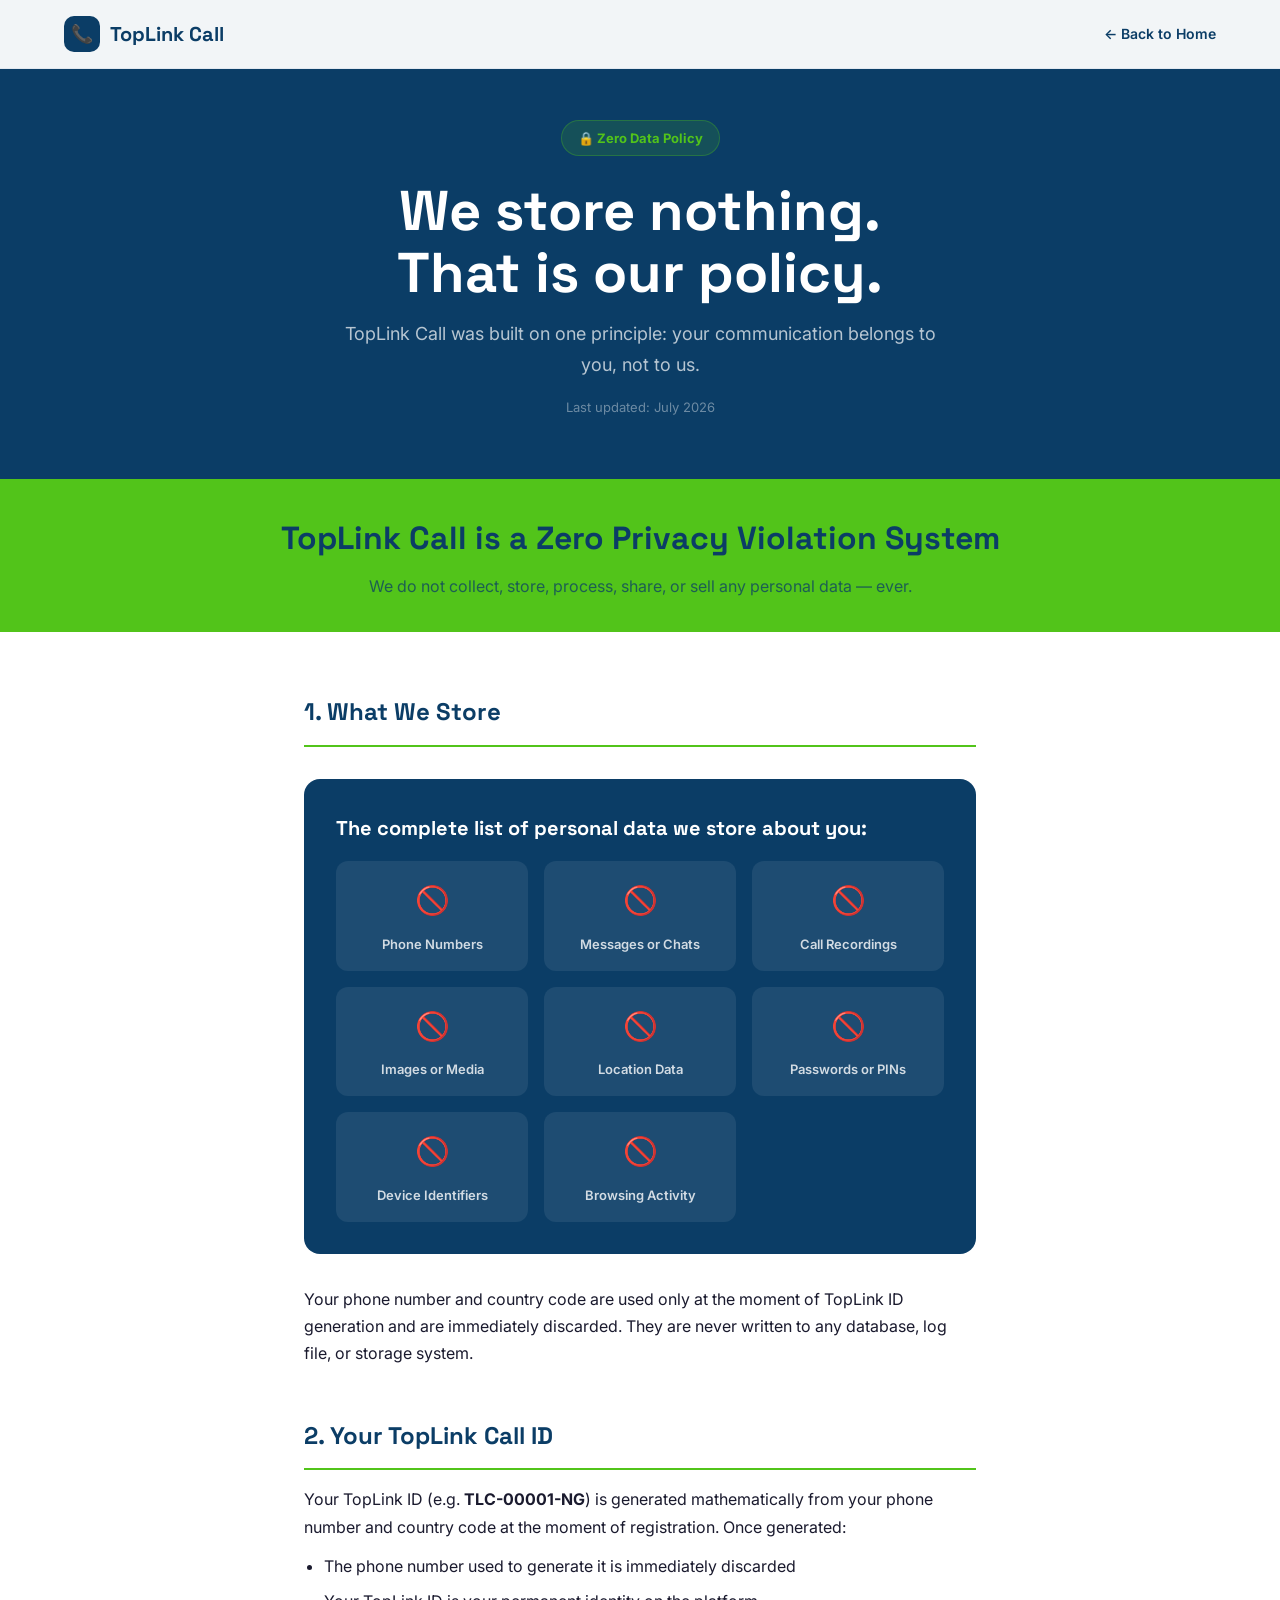
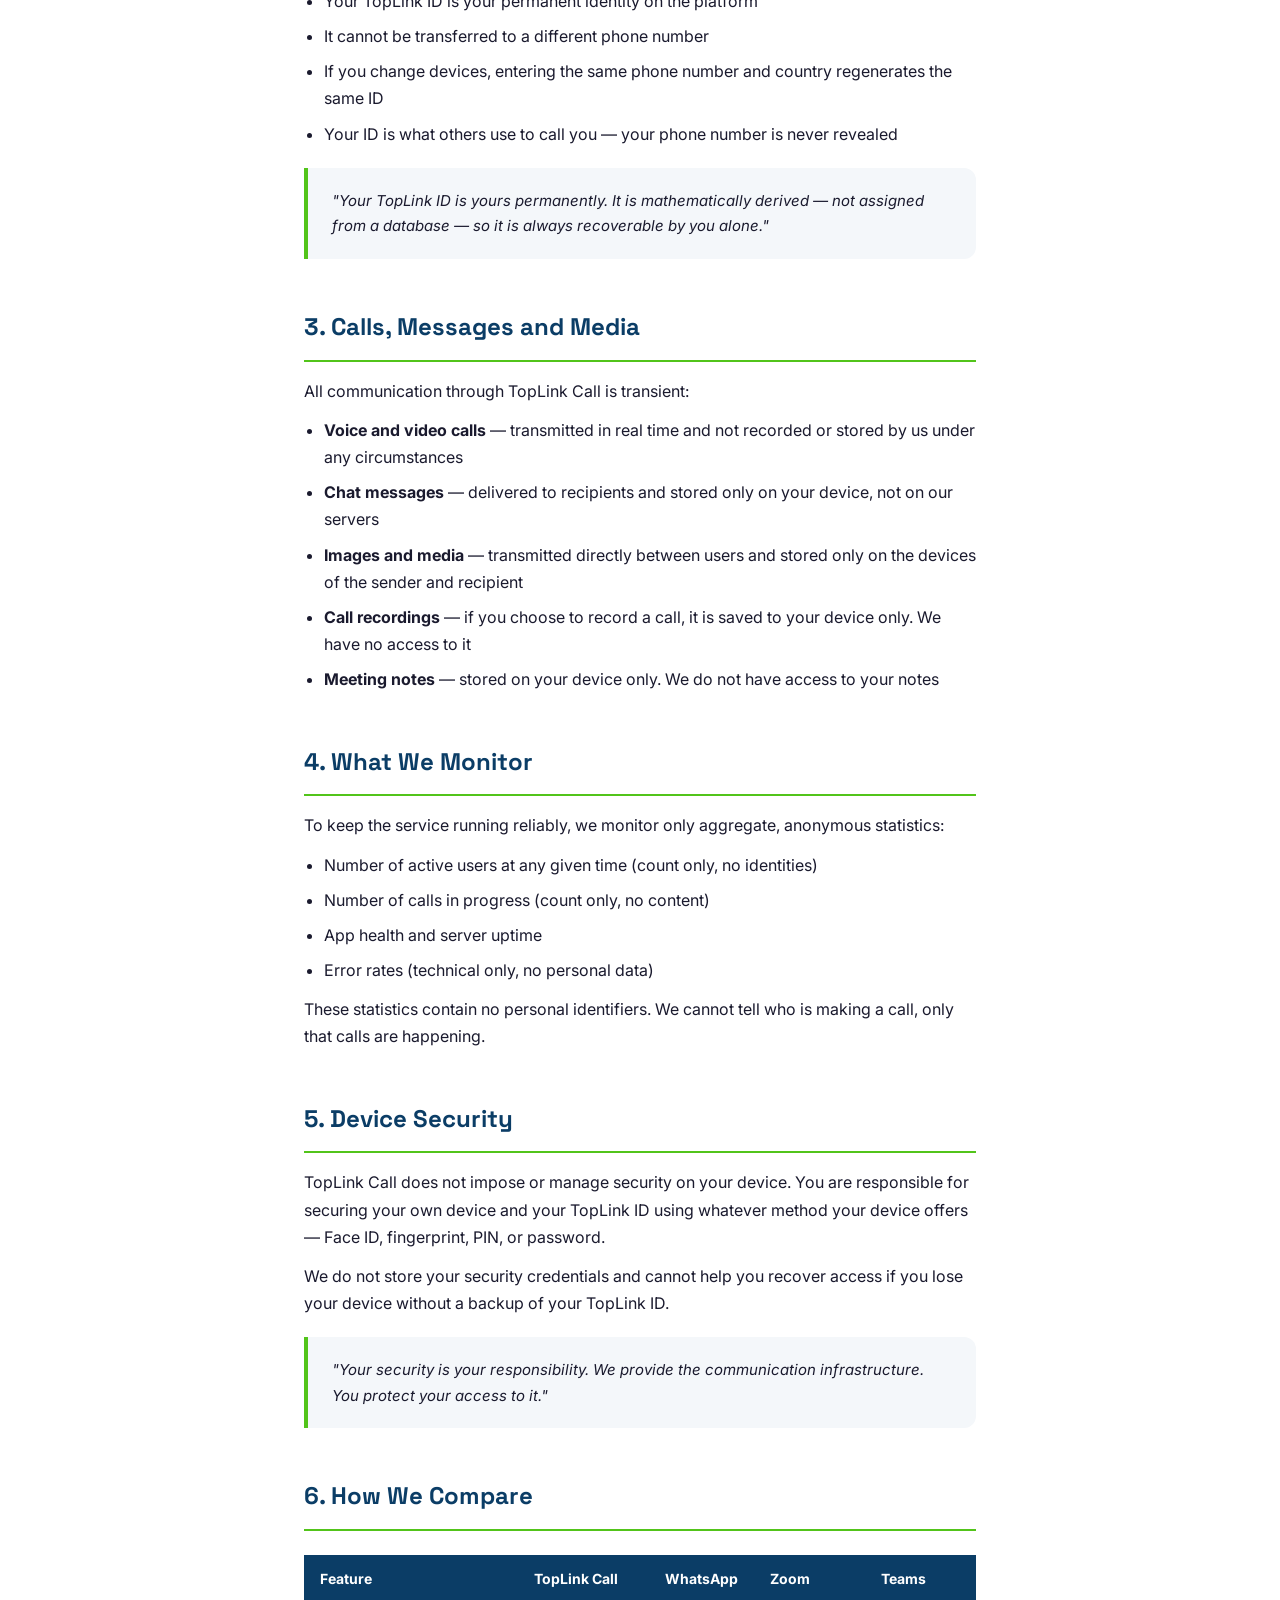
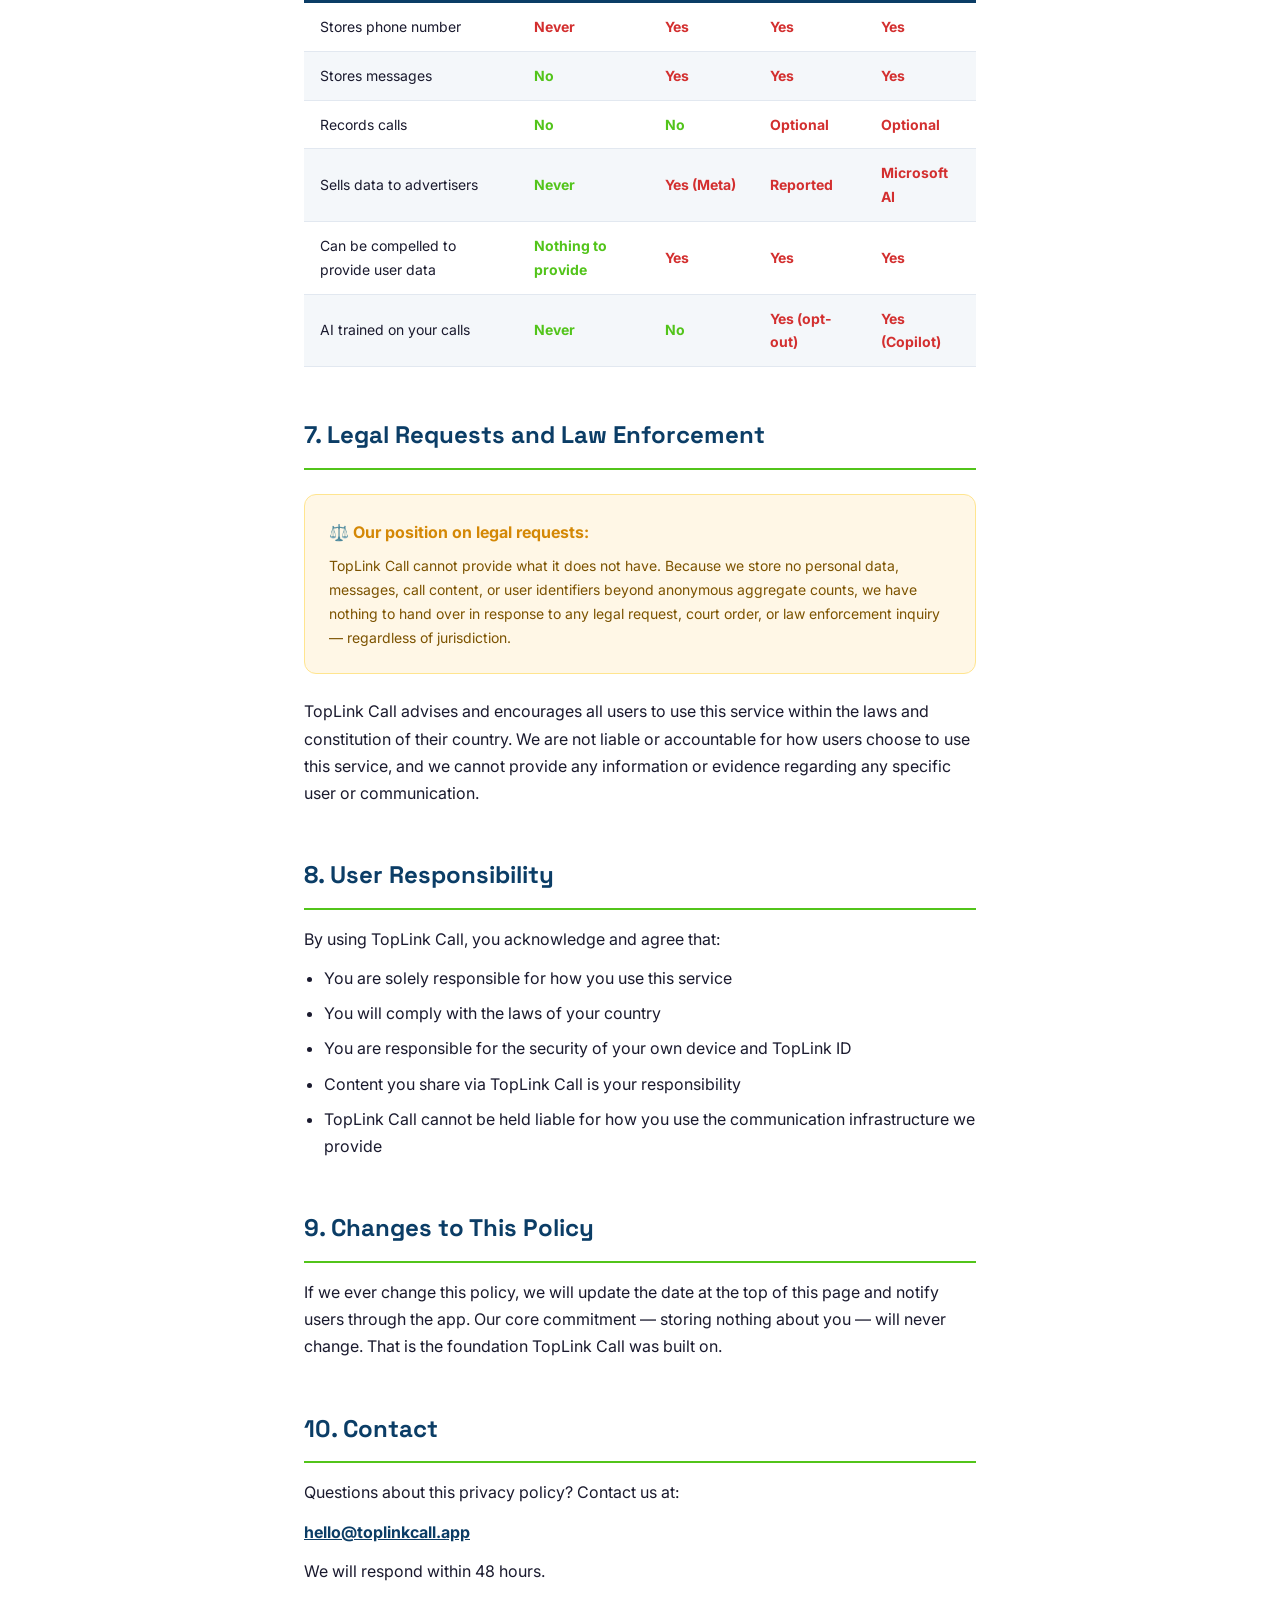
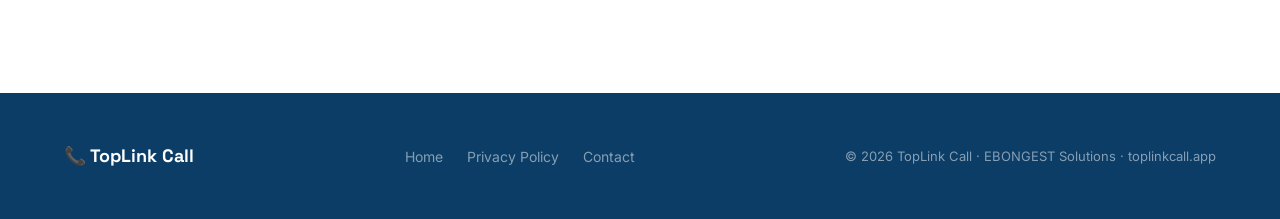
==== privacy.html @ 5926dc9b "Add zero data privacy policy" ====
<!DOCTYPE html>
<html lang="en">
<head>
  <meta charset="UTF-8" />
  <meta name="viewport" content="width=device-width, initial-scale=1.0" />
  <title>Privacy Policy — TopLink Call</title>
  <meta name="description" content="TopLink Call stores nothing. Zero data policy. Your privacy is absolute." />
  <link rel="preconnect" href="https://fonts.googleapis.com" />
  <link href="https://fonts.googleapis.com/css2?family=Inter:wght@400;500;600;700;800&family=Space+Grotesk:wght@400;500;700&display=swap" rel="stylesheet" />
  <style>
    *, *::before, *::after { box-sizing: border-box; margin: 0; padding: 0; }
    :root { --navy: #0B3D66; --blue: #1A5F8C; --green: #52C41A; --white: #fff; --off-white: #F4F7FA; --text: #1A1A2E; --muted: #64748B; --border: #E2E8F0; }
    body { font-family: 'Inter', sans-serif; color: var(--text); background: var(--white); line-height: 1.7; }
    nav { position: fixed; top: 0; left: 0; right: 0; z-index: 100; display: flex; align-items: center; justify-content: space-between; padding: 16px 5%; background: rgba(255,255,255,0.95); backdrop-filter: blur(12px); border-bottom: 1px solid var(--border); }
    .nav-logo { display: flex; align-items: center; gap: 10px; font-family: 'Space Grotesk', sans-serif; font-weight: 700; font-size: 20px; color: var(--navy); text-decoration: none; }
    .nav-logo-icon { width: 36px; height: 36px; background: var(--navy); border-radius: 10px; display: flex; align-items: center; justify-content: center; font-size: 18px; }
    .nav-back { font-size: 14px; color: var(--navy); text-decoration: none; font-weight: 600; }

    .hero { background: var(--navy); padding: 120px 5% 60px; text-align: center; }
    .hero-badge { display: inline-flex; align-items: center; gap: 8px; background: rgba(82,196,26,0.15); border: 1px solid rgba(82,196,26,0.3); color: var(--green); font-size: 13px; font-weight: 700; padding: 6px 16px; border-radius: 100px; margin-bottom: 24px; }
    .hero h1 { font-family: 'Space Grotesk', sans-serif; font-size: clamp(32px, 6vw, 56px); font-weight: 700; color: #fff; line-height: 1.1; margin-bottom: 16px; }
    .hero p { font-size: 18px; color: rgba(255,255,255,0.7); max-width: 600px; margin: 0 auto; }
    .hero-date { font-size: 13px; color: rgba(255,255,255,0.4); margin-top: 16px; }

    .zero-banner { background: var(--green); padding: 32px 5%; text-align: center; }
    .zero-banner h2 { font-family: 'Space Grotesk', sans-serif; font-size: clamp(20px, 4vw, 32px); font-weight: 700; color: var(--navy); }
    .zero-banner p { font-size: 16px; color: rgba(11,61,102,0.75); margin-top: 8px; }

    .content { max-width: 800px; margin: 0 auto; padding: 60px 5%; }
    .section { margin-bottom: 48px; }
    .section h2 { font-family: 'Space Grotesk', sans-serif; font-size: 24px; font-weight: 700; color: var(--navy); margin-bottom: 16px; padding-bottom: 12px; border-bottom: 2px solid var(--green); }
    .section p { font-size: 16px; color: var(--text); margin-bottom: 12px; }
    .section ul { margin: 12px 0 12px 20px; display: flex; flex-direction: column; gap: 8px; }
    .section ul li { font-size: 16px; color: var(--text); }

    .zero-card { background: var(--navy); border-radius: 16px; padding: 32px; margin: 32px 0; }
    .zero-card h3 { font-family: 'Space Grotesk', sans-serif; font-size: 20px; font-weight: 700; color: #fff; margin-bottom: 16px; }
    .zero-grid { display: grid; grid-template-columns: repeat(auto-fit, minmax(180px, 1fr)); gap: 16px; }
    .zero-item { background: rgba(255,255,255,0.08); border-radius: 12px; padding: 16px; text-align: center; }
    .zero-item-icon { font-size: 28px; margin-bottom: 8px; }
    .zero-item-text { font-size: 13px; color: rgba(255,255,255,0.8); font-weight: 600; }

    .highlight-box { background: var(--off-white); border-left: 4px solid var(--green); border-radius: 0 12px 12px 0; padding: 20px 24px; margin: 20px 0; }
    .highlight-box p { margin: 0; font-size: 15px; color: var(--text); font-style: italic; }

    .comparison { width: 100%; border-collapse: collapse; margin: 24px 0; font-size: 14px; }
    .comparison th { background: var(--navy); color: #fff; padding: 12px 16px; text-align: left; font-weight: 700; }
    .comparison td { padding: 12px 16px; border-bottom: 1px solid var(--border); }
    .comparison tr:nth-child(even) { background: var(--off-white); }
    .yes { color: var(--green); font-weight: 700; }
    .no { color: #D32F2F; font-weight: 700; }

    .legal-box { background: #FFF7E6; border: 1px solid #FFE58F; border-radius: 12px; padding: 24px; margin: 24px 0; }
    .legal-box h3 { font-size: 16px; font-weight: 700; color: #D48806; margin-bottom: 8px; }
    .legal-box p { font-size: 14px; color: #7C5300; margin: 0; }

    footer { background: var(--navy); color: rgba(255,255,255,0.5); padding: 48px 5%; display: flex; align-items: center; justify-content: space-between; flex-wrap: wrap; gap: 24px; }
    .footer-logo { font-family: 'Space Grotesk', sans-serif; font-weight: 700; font-size: 18px; color: #fff; }
    .footer-links { display: flex; gap: 24px; list-style: none; }
    .footer-links a { color: rgba(255,255,255,0.5); text-decoration: none; font-size: 14px; }
    .footer-copy { font-size: 13px; }
    @media (max-width: 768px) { footer { flex-direction: column; text-align: center; } }
  </style>
</head>
<body>

<nav>
  <a href="/" class="nav-logo">
    <div class="nav-logo-icon">📞</div>
    TopLink Call
  </a>
  <a href="/" class="nav-back">← Back to Home</a>
</nav>

<div class="hero">
  <div class="hero-badge">🔒 Zero Data Policy</div>
  <h1>We store nothing.<br />That is our policy.</h1>
  <p>TopLink Call was built on one principle: your communication belongs to you, not to us.</p>
  <div class="hero-date">Last updated: July 2026</div>
</div>

<div class="zero-banner">
  <h2>TopLink Call is a Zero Privacy Violation System</h2>
  <p>We do not collect, store, process, share, or sell any personal data — ever.</p>
</div>

<div class="content">

  <div class="section">
    <h2>1. What We Store</h2>
    <div class="zero-card">
      <h3>The complete list of personal data we store about you:</h3>
      <div class="zero-grid">
        <div class="zero-item"><div class="zero-item-icon">🚫</div><div class="zero-item-text">Phone Numbers</div></div>
        <div class="zero-item"><div class="zero-item-icon">🚫</div><div class="zero-item-text">Messages or Chats</div></div>
        <div class="zero-item"><div class="zero-item-icon">🚫</div><div class="zero-item-text">Call Recordings</div></div>
        <div class="zero-item"><div class="zero-item-icon">🚫</div><div class="zero-item-text">Images or Media</div></div>
        <div class="zero-item"><div class="zero-item-icon">🚫</div><div class="zero-item-text">Location Data</div></div>
        <div class="zero-item"><div class="zero-item-icon">🚫</div><div class="zero-item-text">Passwords or PINs</div></div>
        <div class="zero-item"><div class="zero-item-icon">🚫</div><div class="zero-item-text">Device Identifiers</div></div>
        <div class="zero-item"><div class="zero-item-icon">🚫</div><div class="zero-item-text">Browsing Activity</div></div>
      </div>
    </div>
    <p>Your phone number and country code are used only at the moment of TopLink ID generation and are immediately discarded. They are never written to any database, log file, or storage system.</p>
  </div>

  <div class="section">
    <h2>2. Your TopLink Call ID</h2>
    <p>Your TopLink ID (e.g. <strong>TLC-00001-NG</strong>) is generated mathematically from your phone number and country code at the moment of registration. Once generated:</p>
    <ul>
      <li>The phone number used to generate it is immediately discarded</li>
      <li>Your TopLink ID is your permanent identity on the platform</li>
      <li>It cannot be transferred to a different phone number</li>
      <li>If you change devices, entering the same phone number and country regenerates the same ID</li>
      <li>Your ID is what others use to call you — your phone number is never revealed</li>
    </ul>
    <div class="highlight-box">
      <p>"Your TopLink ID is yours permanently. It is mathematically derived — not assigned from a database — so it is always recoverable by you alone."</p>
    </div>
  </div>

  <div class="section">
    <h2>3. Calls, Messages and Media</h2>
    <p>All communication through TopLink Call is transient:</p>
    <ul>
      <li><strong>Voice and video calls</strong> — transmitted in real time and not recorded or stored by us under any circumstances</li>
      <li><strong>Chat messages</strong> — delivered to recipients and stored only on your device, not on our servers</li>
      <li><strong>Images and media</strong> — transmitted directly between users and stored only on the devices of the sender and recipient</li>
      <li><strong>Call recordings</strong> — if you choose to record a call, it is saved to your device only. We have no access to it</li>
      <li><strong>Meeting notes</strong> — stored on your device only. We do not have access to your notes</li>
    </ul>
  </div>

  <div class="section">
    <h2>4. What We Monitor</h2>
    <p>To keep the service running reliably, we monitor only aggregate, anonymous statistics:</p>
    <ul>
      <li>Number of active users at any given time (count only, no identities)</li>
      <li>Number of calls in progress (count only, no content)</li>
      <li>App health and server uptime</li>
      <li>Error rates (technical only, no personal data)</li>
    </ul>
    <p>These statistics contain no personal identifiers. We cannot tell who is making a call, only that calls are happening.</p>
  </div>

  <div class="section">
    <h2>5. Device Security</h2>
    <p>TopLink Call does not impose or manage security on your device. You are responsible for securing your own device and your TopLink ID using whatever method your device offers — Face ID, fingerprint, PIN, or password.</p>
    <p>We do not store your security credentials and cannot help you recover access if you lose your device without a backup of your TopLink ID.</p>
    <div class="highlight-box">
      <p>"Your security is your responsibility. We provide the communication infrastructure. You protect your access to it."</p>
    </div>
  </div>

  <div class="section">
    <h2>6. How We Compare</h2>
    <table class="comparison">
      <thead>
        <tr>
          <th>Feature</th>
          <th>TopLink Call</th>
          <th>WhatsApp</th>
          <th>Zoom</th>
          <th>Teams</th>
        </tr>
      </thead>
      <tbody>
        <tr><td>Stores phone number</td><td class="no">Never</td><td class="no">Yes</td><td class="no">Yes</td><td class="no">Yes</td></tr>
        <tr><td>Stores messages</td><td class="yes">No</td><td class="no">Yes</td><td class="no">Yes</td><td class="no">Yes</td></tr>
        <tr><td>Records calls</td><td class="yes">No</td><td class="yes">No</td><td class="no">Optional</td><td class="no">Optional</td></tr>
        <tr><td>Sells data to advertisers</td><td class="yes">Never</td><td class="no">Yes (Meta)</td><td class="no">Reported</td><td class="no">Microsoft AI</td></tr>
        <tr><td>Can be compelled to provide user data</td><td class="yes">Nothing to provide</td><td class="no">Yes</td><td class="no">Yes</td><td class="no">Yes</td></tr>
        <tr><td>AI trained on your calls</td><td class="yes">Never</td><td class="yes">No</td><td class="no">Yes (opt-out)</td><td class="no">Yes (Copilot)</td></tr>
      </tbody>
    </table>
  </div>

  <div class="section">
    <h2>7. Legal Requests and Law Enforcement</h2>
    <div class="legal-box">
      <h3>⚖️ Our position on legal requests:</h3>
      <p>TopLink Call cannot provide what it does not have. Because we store no personal data, messages, call content, or user identifiers beyond anonymous aggregate counts, we have nothing to hand over in response to any legal request, court order, or law enforcement inquiry — regardless of jurisdiction.</p>
    </div>
    <p>TopLink Call advises and encourages all users to use this service within the laws and constitution of their country. We are not liable or accountable for how users choose to use this service, and we cannot provide any information or evidence regarding any specific user or communication.</p>
  </div>

  <div class="section">
    <h2>8. User Responsibility</h2>
    <p>By using TopLink Call, you acknowledge and agree that:</p>
    <ul>
      <li>You are solely responsible for how you use this service</li>
      <li>You will comply with the laws of your country</li>
      <li>You are responsible for the security of your own device and TopLink ID</li>
      <li>Content you share via TopLink Call is your responsibility</li>
      <li>TopLink Call cannot be held liable for how you use the communication infrastructure we provide</li>
    </ul>
  </div>

  <div class="section">
    <h2>9. Changes to This Policy</h2>
    <p>If we ever change this policy, we will update the date at the top of this page and notify users through the app. Our core commitment — storing nothing about you — will never change. That is the foundation TopLink Call was built on.</p>
  </div>

  <div class="section">
    <h2>10. Contact</h2>
    <p>Questions about this privacy policy? Contact us at:</p>
    <p><strong><a href="mailto:hello@toplinkcall.app" style="color: var(--navy);">hello@toplinkcall.app</a></strong></p>
    <p>We will respond within 48 hours.</p>
  </div>

</div>

<footer>
  <div class="footer-logo">📞 TopLink Call</div>
  <ul class="footer-links">
    <li><a href="/">Home</a></li>
    <li><a href="/privacy">Privacy Policy</a></li>
    <li><a href="mailto:hello@toplinkcall.app">Contact</a></li>
  </ul>
  <div class="footer-copy">© 2026 TopLink Call · EBONGEST Solutions · toplinkcall.app</div>
</footer>

</body>
</html>
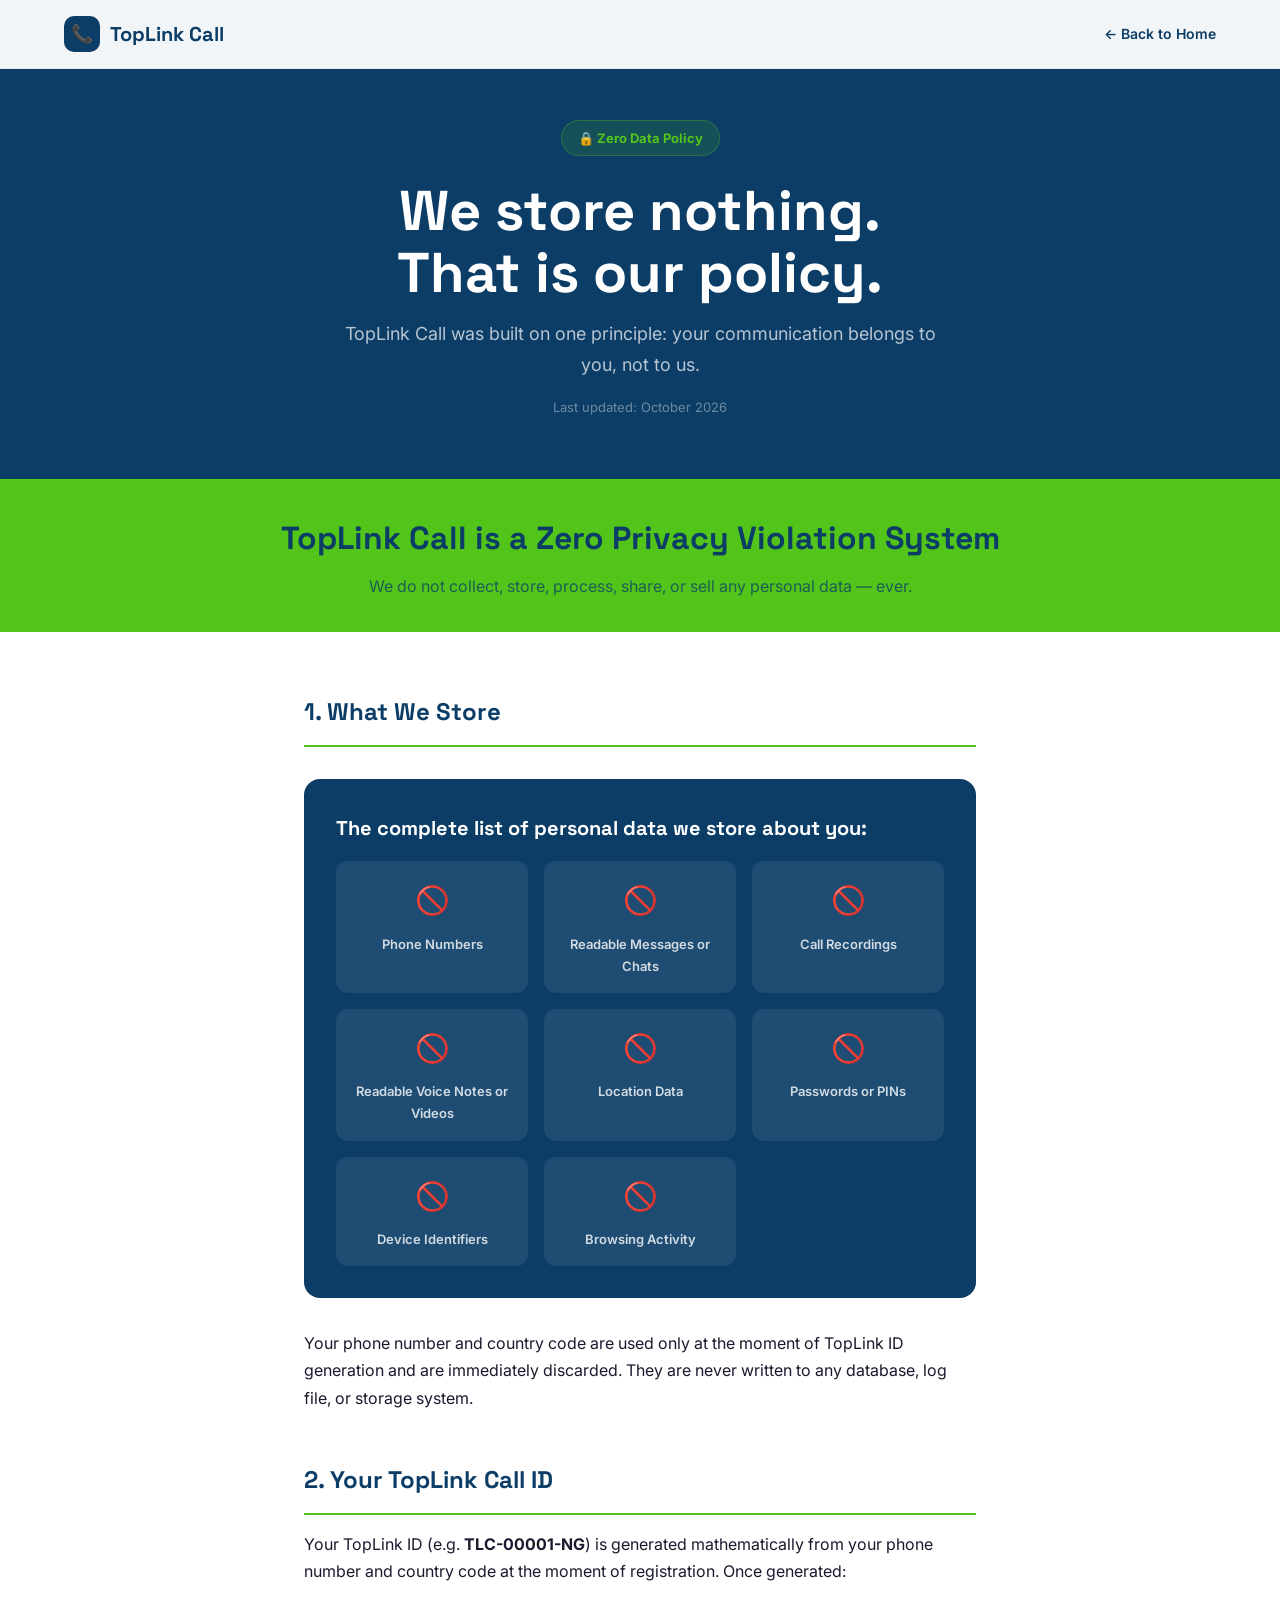
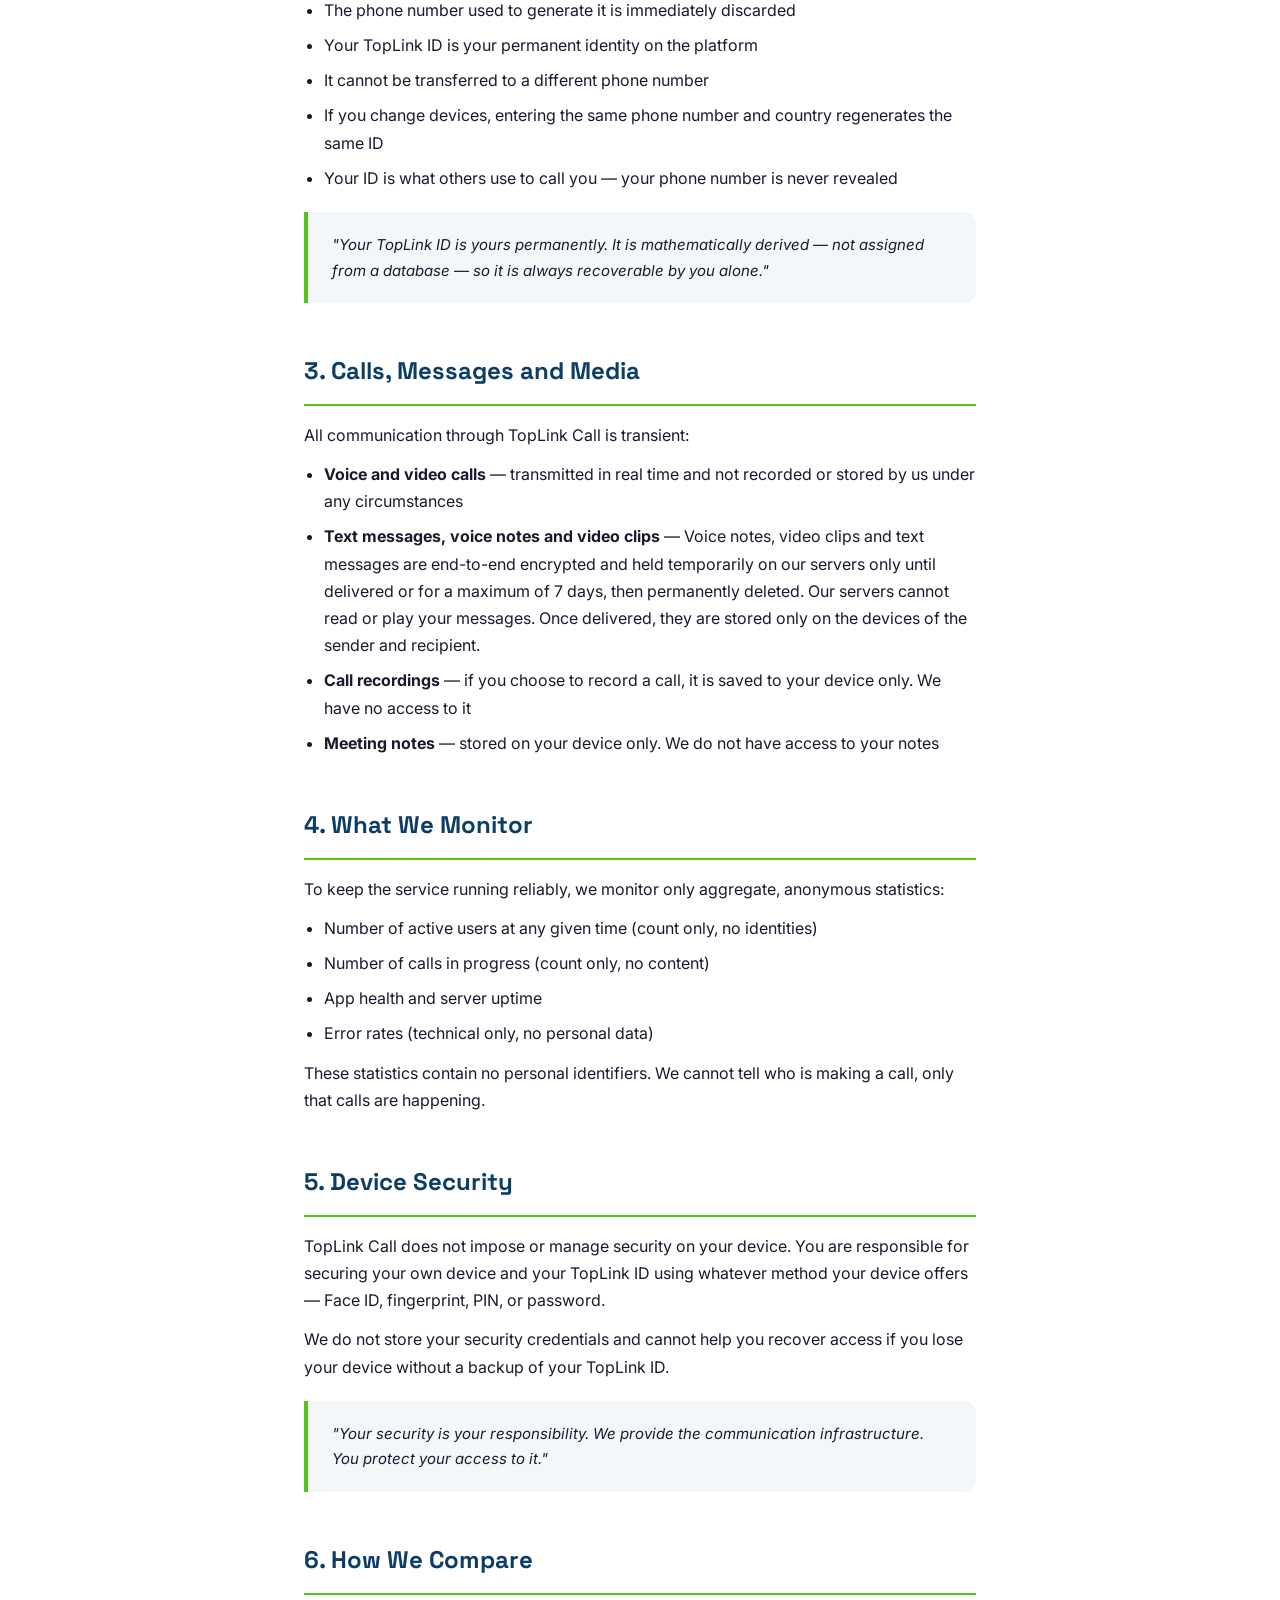
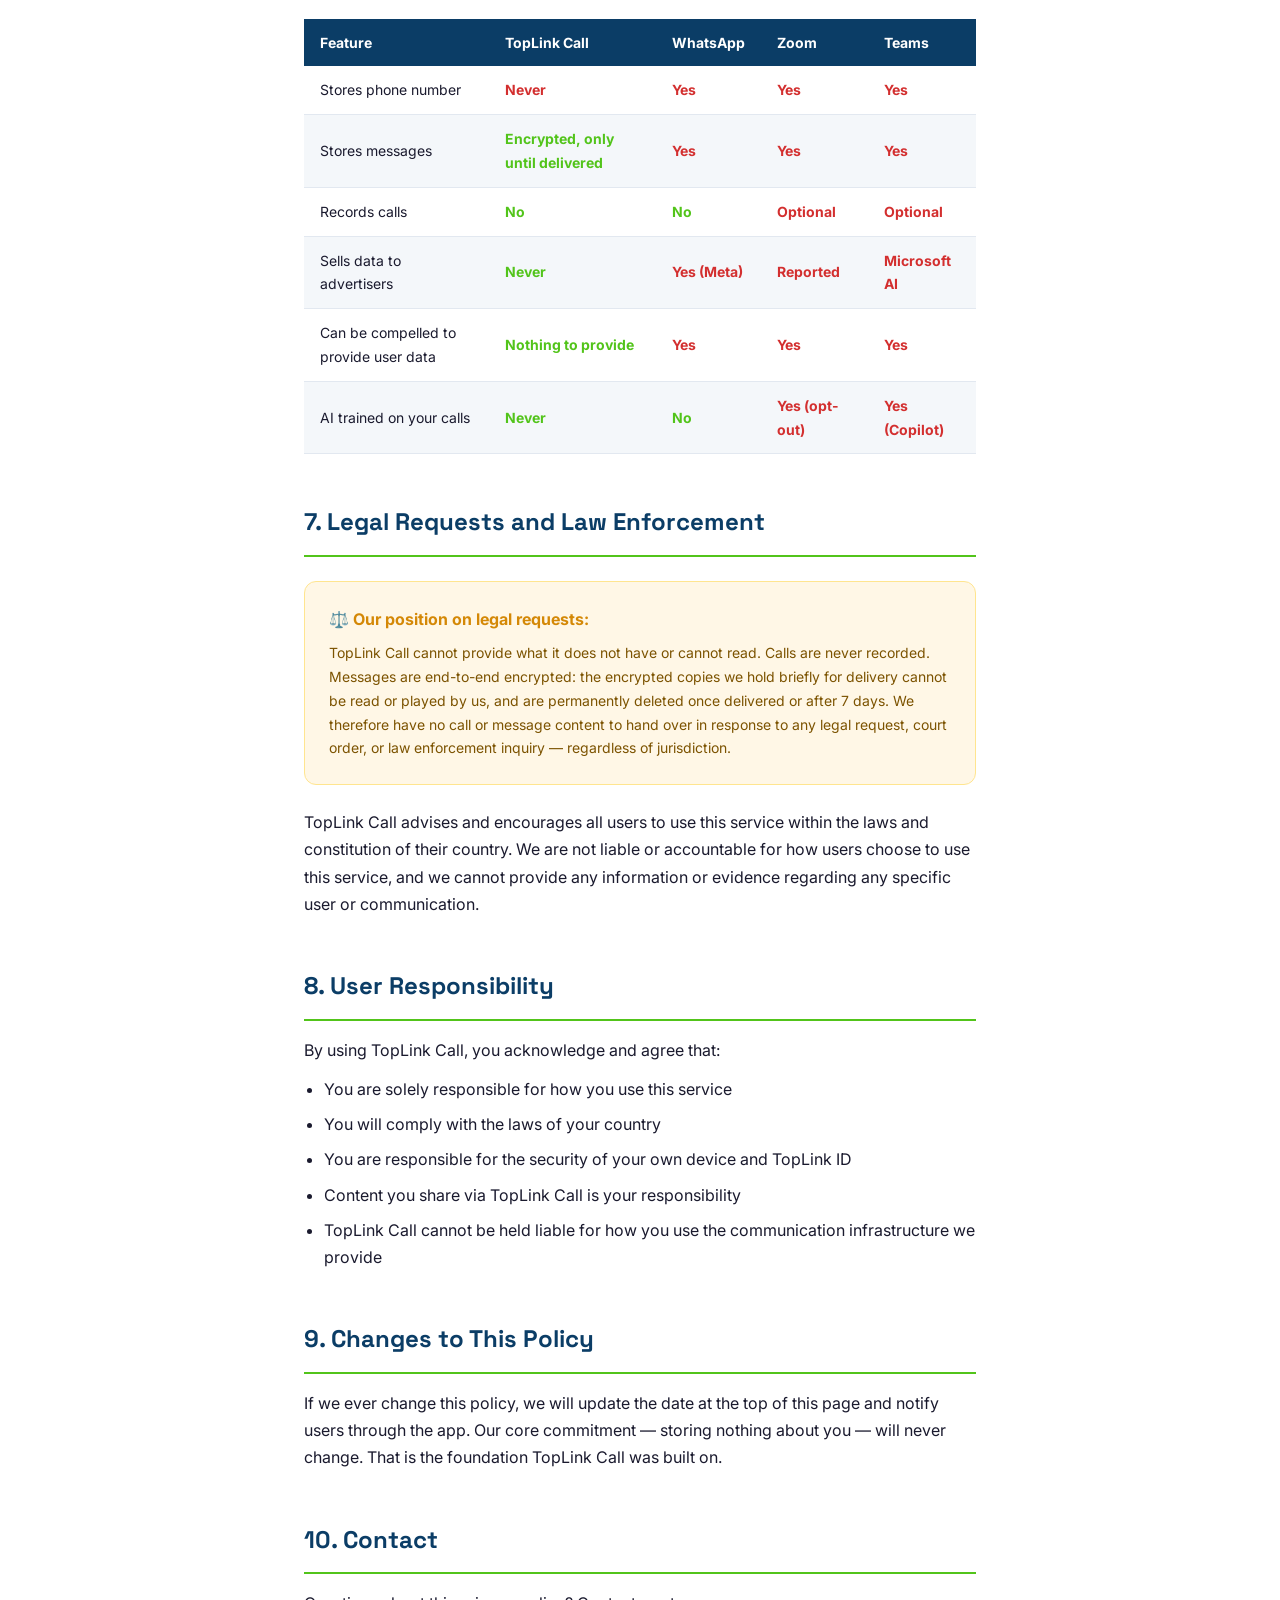
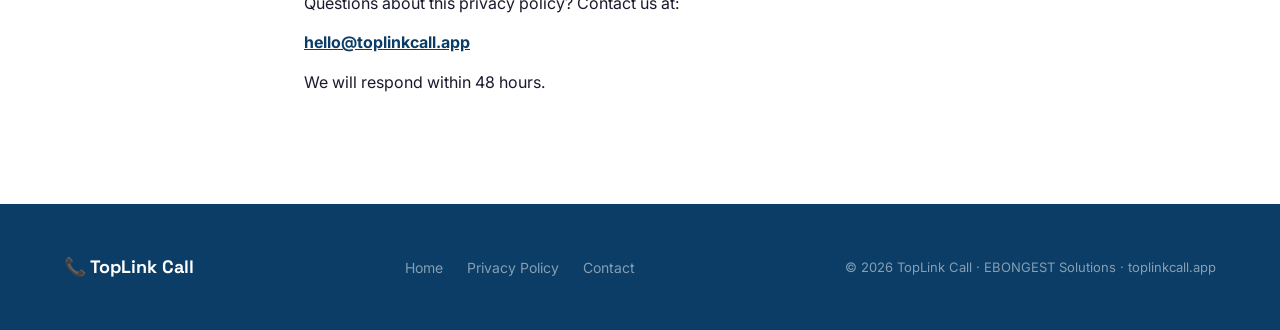
==== commit 08ff224b: "Privacy page: encrypted message relay Text messages, voice notes and video clips are end-to-end encr" ====
--- a/privacy.html
+++ b/privacy.html
@@ -76,7 +76,7 @@
   <div class="hero-badge">🔒 Zero Data Policy</div>
   <h1>We store nothing.<br />That is our policy.</h1>
   <p>TopLink Call was built on one principle: your communication belongs to you, not to us.</p>
-  <div class="hero-date">Last updated: July 2026</div>
+  <div class="hero-date">Last updated: October 2026</div>
 </div>
 
 <div class="zero-banner">
@@ -92,9 +92,9 @@
       <h3>The complete list of personal data we store about you:</h3>
       <div class="zero-grid">
         <div class="zero-item"><div class="zero-item-icon">🚫</div><div class="zero-item-text">Phone Numbers</div></div>
-        <div class="zero-item"><div class="zero-item-icon">🚫</div><div class="zero-item-text">Messages or Chats</div></div>
+        <div class="zero-item"><div class="zero-item-icon">🚫</div><div class="zero-item-text">Readable Messages or Chats</div></div>
         <div class="zero-item"><div class="zero-item-icon">🚫</div><div class="zero-item-text">Call Recordings</div></div>
-        <div class="zero-item"><div class="zero-item-icon">🚫</div><div class="zero-item-text">Images or Media</div></div>
+        <div class="zero-item"><div class="zero-item-icon">🚫</div><div class="zero-item-text">Readable Voice Notes or Videos</div></div>
         <div class="zero-item"><div class="zero-item-icon">🚫</div><div class="zero-item-text">Location Data</div></div>
         <div class="zero-item"><div class="zero-item-icon">🚫</div><div class="zero-item-text">Passwords or PINs</div></div>
         <div class="zero-item"><div class="zero-item-icon">🚫</div><div class="zero-item-text">Device Identifiers</div></div>
@@ -124,8 +124,7 @@
     <p>All communication through TopLink Call is transient:</p>
     <ul>
       <li><strong>Voice and video calls</strong> — transmitted in real time and not recorded or stored by us under any circumstances</li>
-      <li><strong>Chat messages</strong> — delivered to recipients and stored only on your device, not on our servers</li>
-      <li><strong>Images and media</strong> — transmitted directly between users and stored only on the devices of the sender and recipient</li>
+      <li><strong>Text messages, voice notes and video clips</strong> — Voice notes, video clips and text messages are end-to-end encrypted and held temporarily on our servers only until delivered or for a maximum of 7 days, then permanently deleted. Our servers cannot read or play your messages. Once delivered, they are stored only on the devices of the sender and recipient.</li>
       <li><strong>Call recordings</strong> — if you choose to record a call, it is saved to your device only. We have no access to it</li>
       <li><strong>Meeting notes</strong> — stored on your device only. We do not have access to your notes</li>
     </ul>
@@ -166,7 +165,7 @@
       </thead>
       <tbody>
         <tr><td>Stores phone number</td><td class="no">Never</td><td class="no">Yes</td><td class="no">Yes</td><td class="no">Yes</td></tr>
-        <tr><td>Stores messages</td><td class="yes">No</td><td class="no">Yes</td><td class="no">Yes</td><td class="no">Yes</td></tr>
+        <tr><td>Stores messages</td><td class="yes">Encrypted, only until delivered</td><td class="no">Yes</td><td class="no">Yes</td><td class="no">Yes</td></tr>
         <tr><td>Records calls</td><td class="yes">No</td><td class="yes">No</td><td class="no">Optional</td><td class="no">Optional</td></tr>
         <tr><td>Sells data to advertisers</td><td class="yes">Never</td><td class="no">Yes (Meta)</td><td class="no">Reported</td><td class="no">Microsoft AI</td></tr>
         <tr><td>Can be compelled to provide user data</td><td class="yes">Nothing to provide</td><td class="no">Yes</td><td class="no">Yes</td><td class="no">Yes</td></tr>
@@ -179,7 +178,7 @@
     <h2>7. Legal Requests and Law Enforcement</h2>
     <div class="legal-box">
       <h3>⚖️ Our position on legal requests:</h3>
-      <p>TopLink Call cannot provide what it does not have. Because we store no personal data, messages, call content, or user identifiers beyond anonymous aggregate counts, we have nothing to hand over in response to any legal request, court order, or law enforcement inquiry — regardless of jurisdiction.</p>
+      <p>TopLink Call cannot provide what it does not have or cannot read. Calls are never recorded. Messages are end-to-end encrypted: the encrypted copies we hold briefly for delivery cannot be read or played by us, and are permanently deleted once delivered or after 7 days. We therefore have no call or message content to hand over in response to any legal request, court order, or law enforcement inquiry — regardless of jurisdiction.</p>
     </div>
     <p>TopLink Call advises and encourages all users to use this service within the laws and constitution of their country. We are not liable or accountable for how users choose to use this service, and we cannot provide any information or evidence regarding any specific user or communication.</p>
   </div>
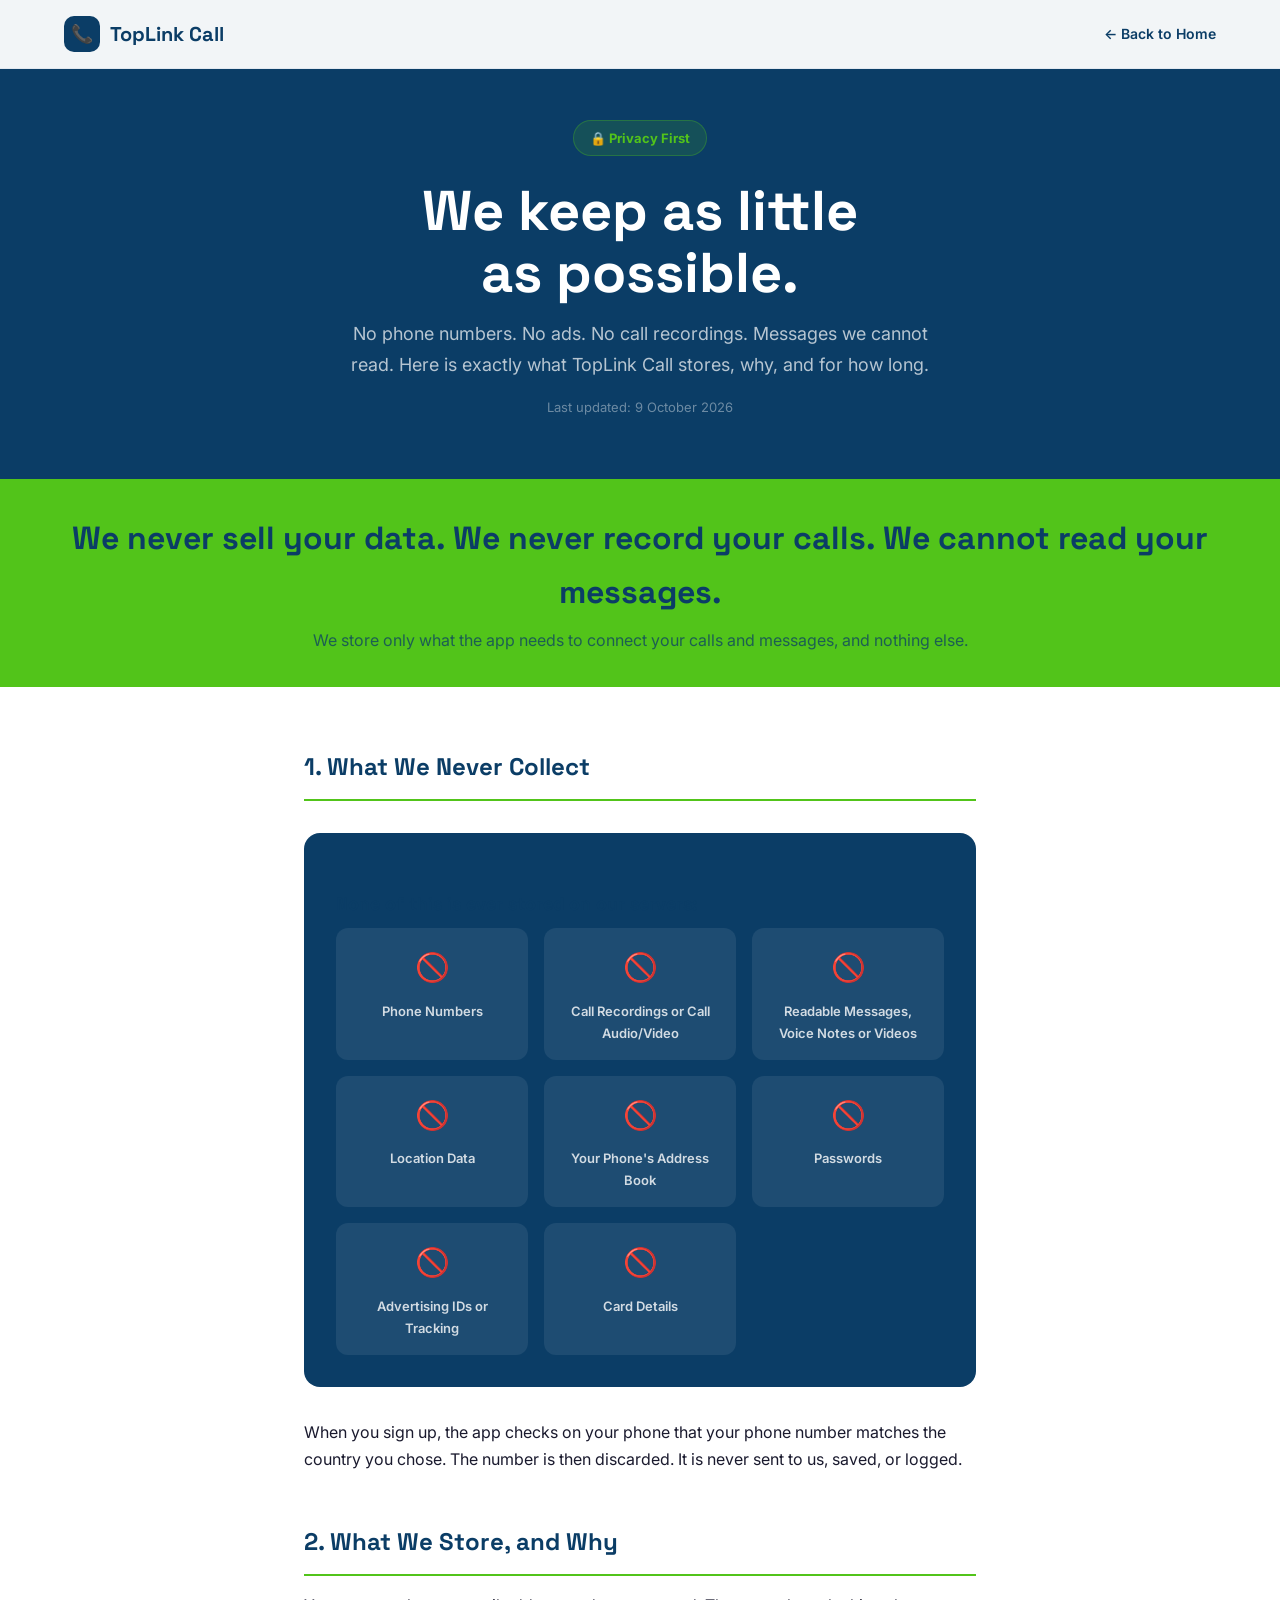
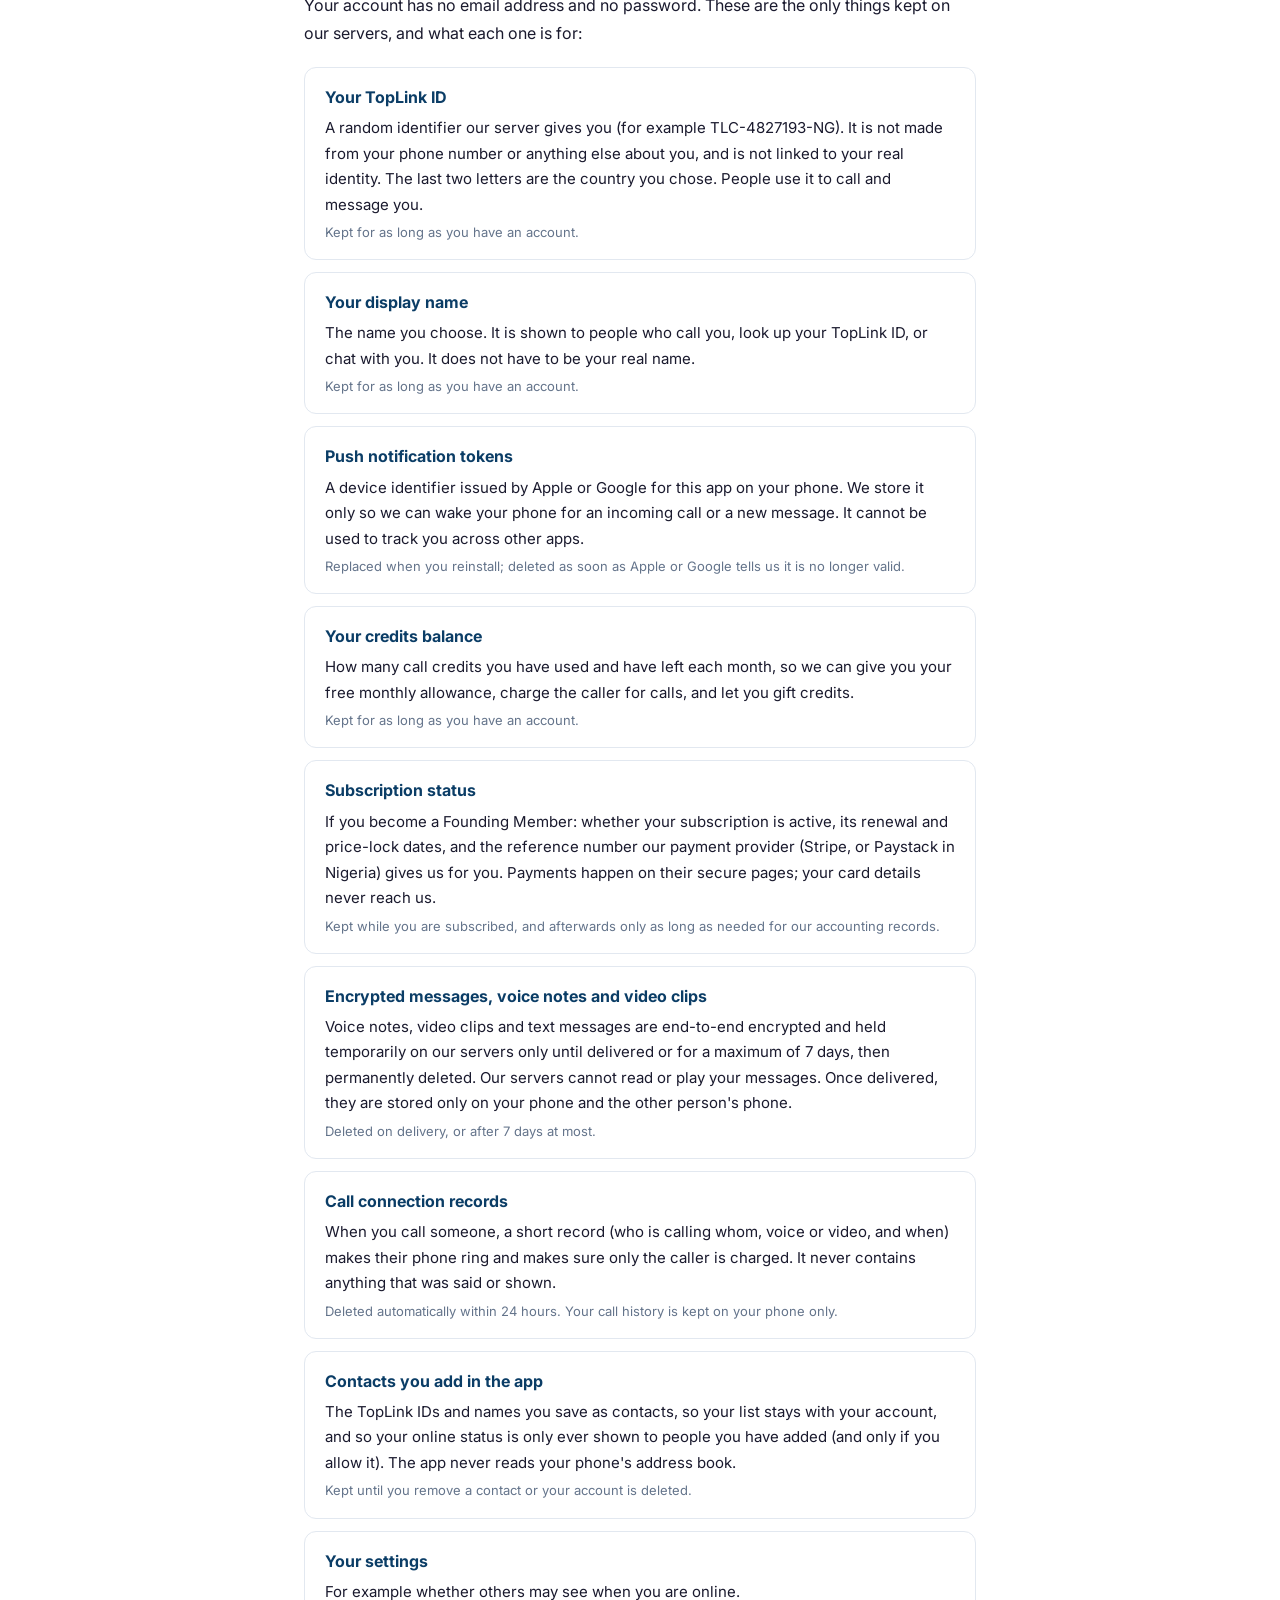
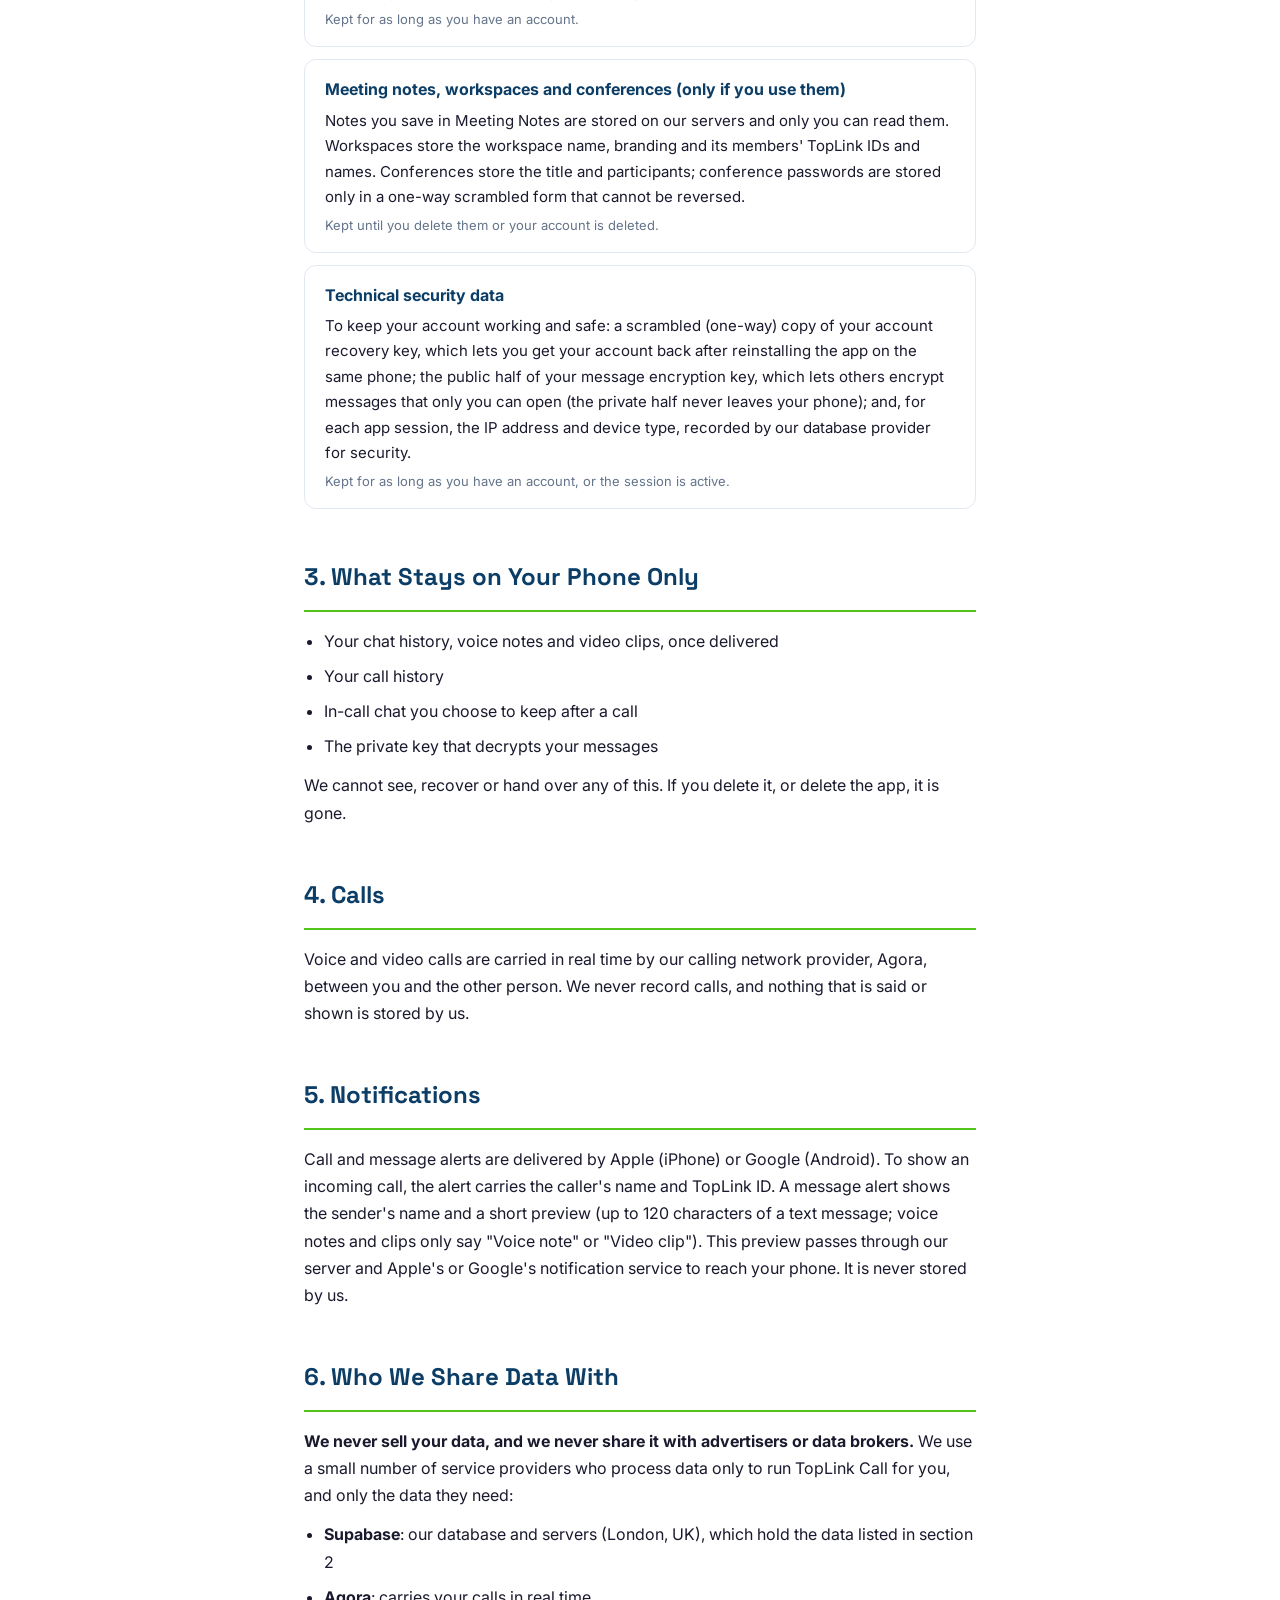
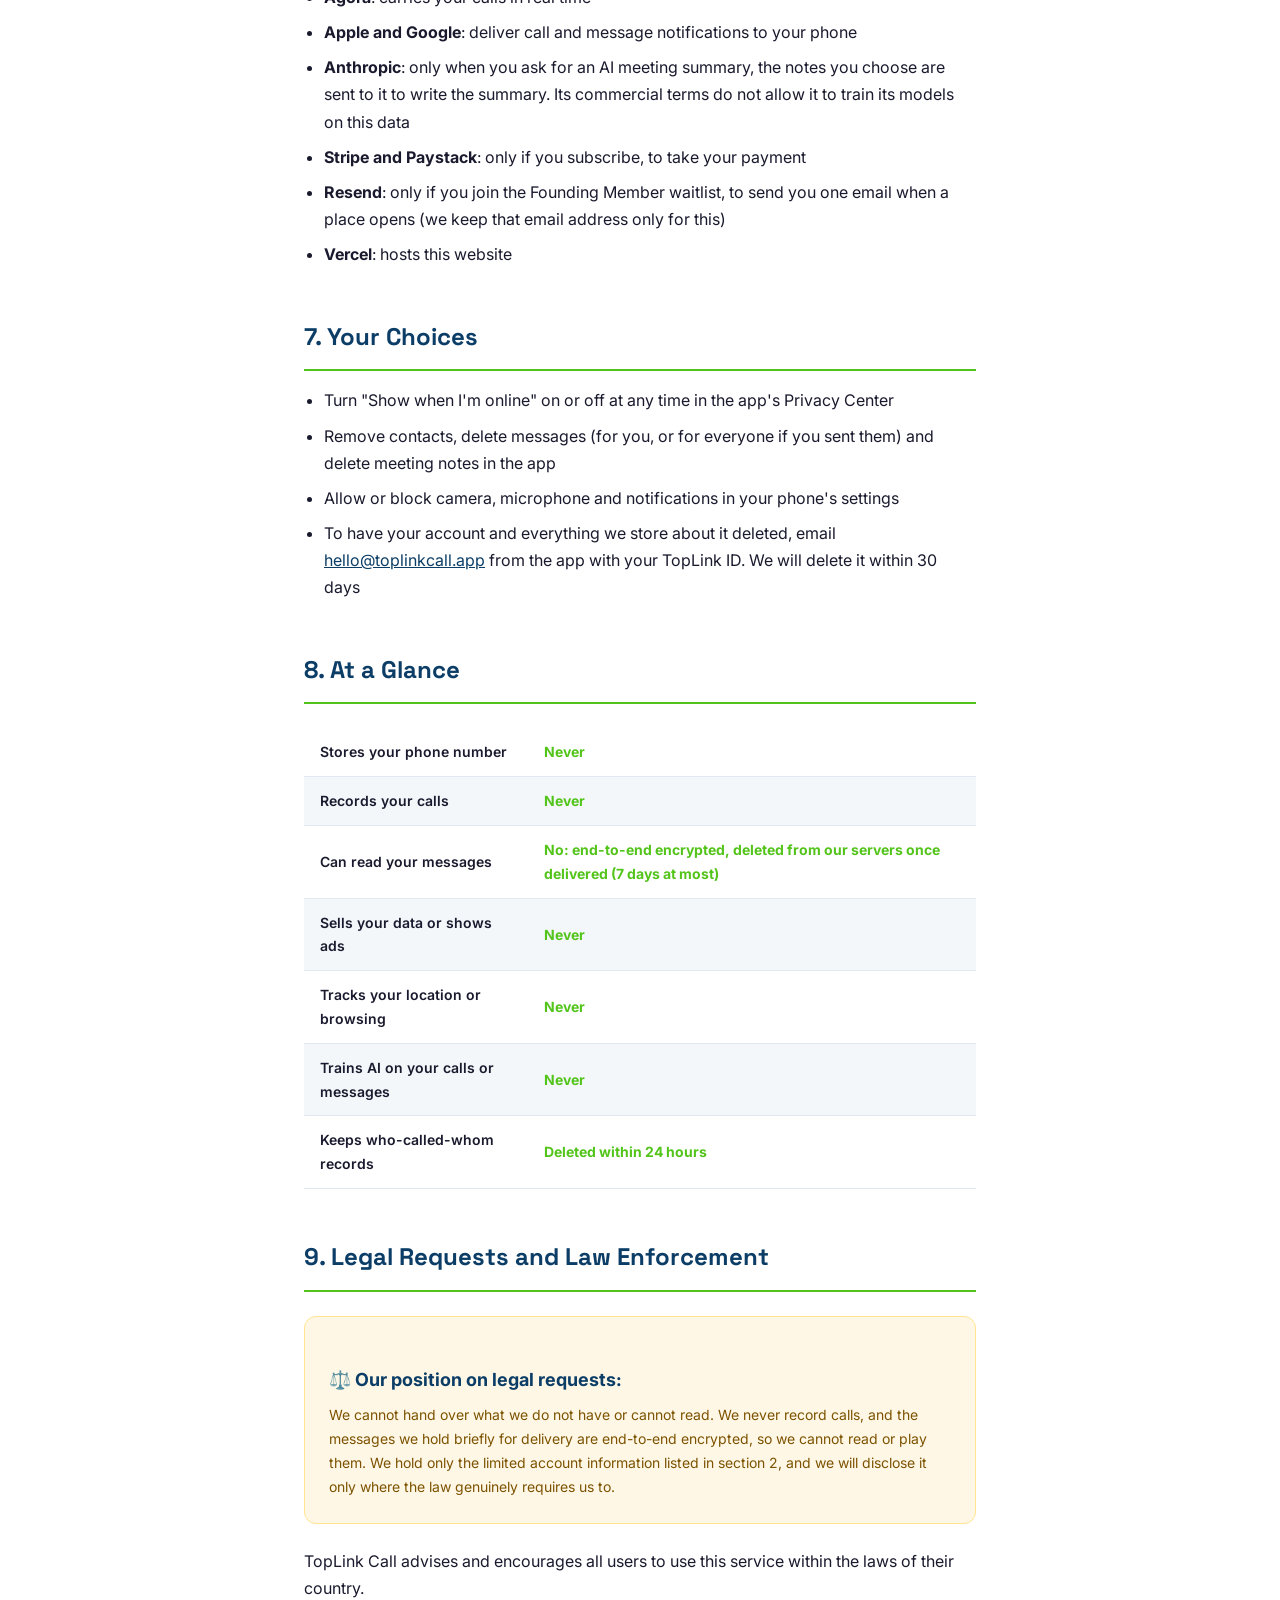
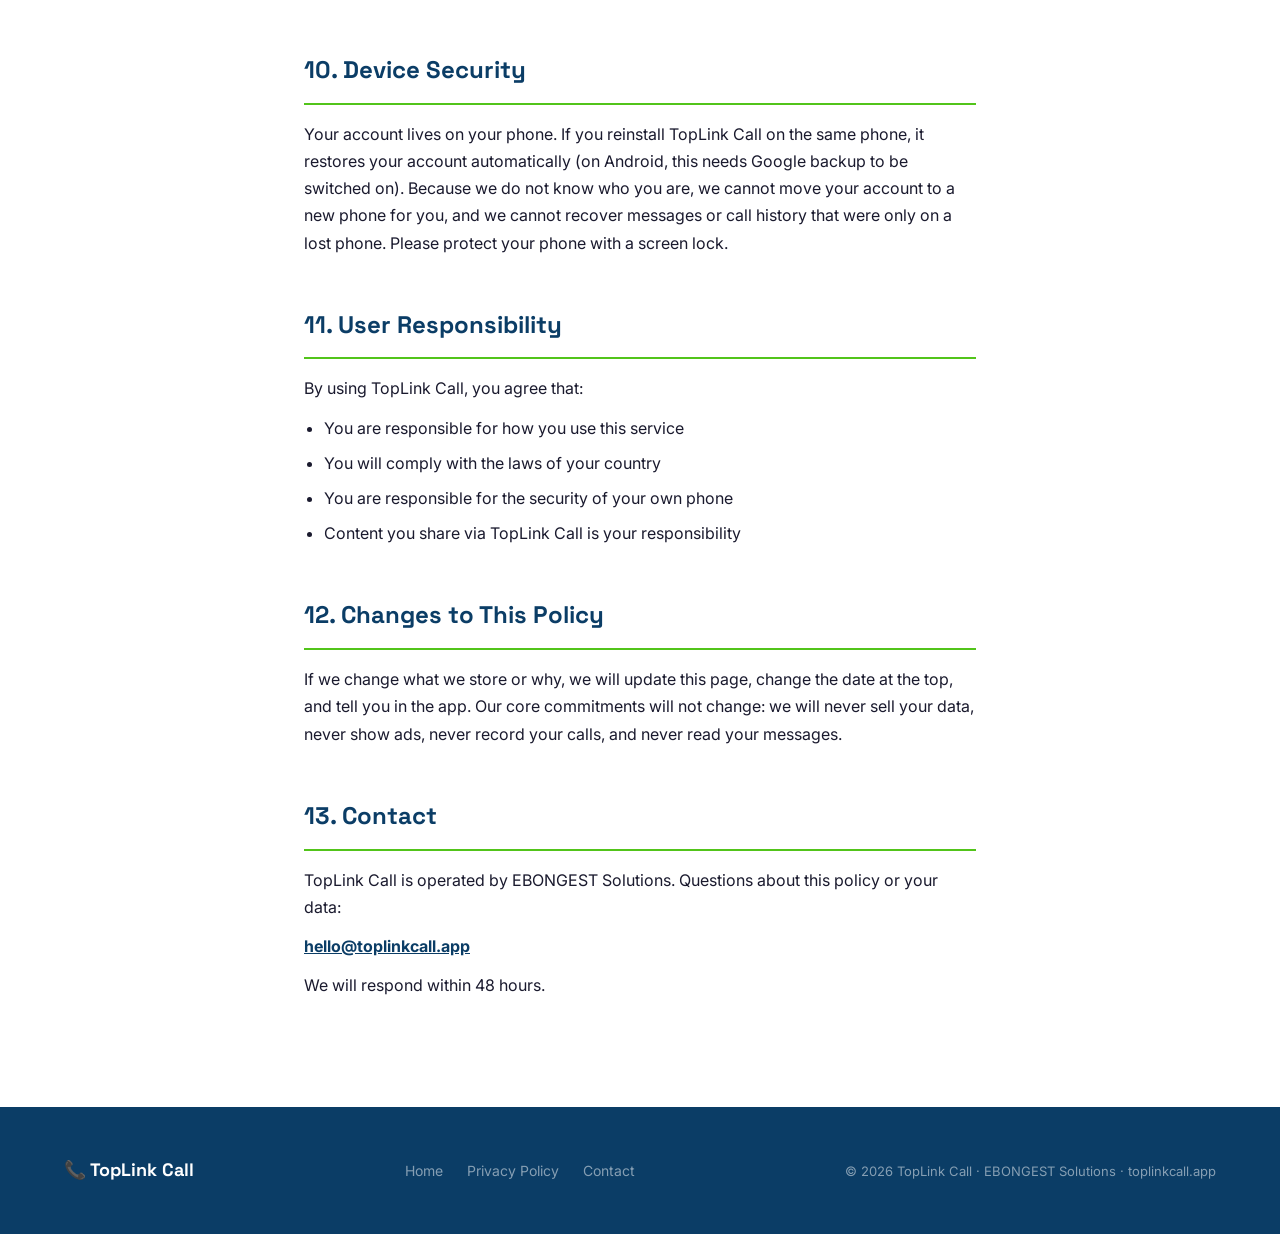
==== commit 93f86c04: "Privacy policy: full rewrite to match what is actually stored The old page said we store no personal" ====
--- a/privacy.html
+++ b/privacy.html
@@ -4,7 +4,7 @@
   <meta charset="UTF-8" />
   <meta name="viewport" content="width=device-width, initial-scale=1.0" />
   <title>Privacy Policy — TopLink Call</title>
-  <meta name="description" content="TopLink Call stores nothing. Zero data policy. Your privacy is absolute." />
+  <meta name="description" content="What TopLink Call stores, why, and for how long. No phone numbers, no ads, no call recordings, and messages we cannot read." />
   <link rel="preconnect" href="https://fonts.googleapis.com" />
   <link href="https://fonts.googleapis.com/css2?family=Inter:wght@400;500;600;700;800&family=Space+Grotesk:wght@400;500;700&display=swap" rel="stylesheet" />
   <style>
@@ -60,6 +60,14 @@
     .footer-links a { color: rgba(255,255,255,0.5); text-decoration: none; font-size: 14px; }
     .footer-copy { font-size: 13px; }
     @media (max-width: 768px) { footer { flex-direction: column; text-align: center; } }
+    .store-list { display: flex; flex-direction: column; gap: 12px; margin: 20px 0; }
+    .store-item { border: 1px solid var(--border); border-radius: 12px; padding: 16px 20px; }
+    .store-item h4 { font-size: 16px; font-weight: 700; color: var(--navy); margin-bottom: 4px; }
+    .store-item p { font-size: 15px; margin: 0 0 4px; }
+    .store-item .keep { font-size: 13px; color: var(--muted); margin: 0; }
+    .section h3 { font-size: 18px; font-weight: 700; color: var(--navy); margin: 24px 0 8px; }
+    .comparison td:first-child { font-weight: 600; }
+    .section a { color: var(--navy); }
   </style>
 </head>
 <body>
@@ -73,137 +81,193 @@
 </nav>
 
 <div class="hero">
-  <div class="hero-badge">🔒 Zero Data Policy</div>
-  <h1>We store nothing.<br />That is our policy.</h1>
-  <p>TopLink Call was built on one principle: your communication belongs to you, not to us.</p>
-  <div class="hero-date">Last updated: October 2026</div>
+  <div class="hero-badge">🔒 Privacy First</div>
+  <h1>We keep as little<br />as possible.</h1>
+  <p>No phone numbers. No ads. No call recordings. Messages we cannot read. Here is exactly what TopLink Call stores, why, and for how long.</p>
+  <div class="hero-date">Last updated: 9 October 2026</div>
 </div>
 
 <div class="zero-banner">
-  <h2>TopLink Call is a Zero Privacy Violation System</h2>
-  <p>We do not collect, store, process, share, or sell any personal data — ever.</p>
+  <h2>We never sell your data. We never record your calls. We cannot read your messages.</h2>
+  <p>We store only what the app needs to connect your calls and messages, and nothing else.</p>
 </div>
 
 <div class="content">
 
   <div class="section">
-    <h2>1. What We Store</h2>
+    <h2>1. What We Never Collect</h2>
     <div class="zero-card">
-      <h3>The complete list of personal data we store about you:</h3>
+      <h3>None of this is ever stored on our servers:</h3>
       <div class="zero-grid">
         <div class="zero-item"><div class="zero-item-icon">🚫</div><div class="zero-item-text">Phone Numbers</div></div>
-        <div class="zero-item"><div class="zero-item-icon">🚫</div><div class="zero-item-text">Readable Messages or Chats</div></div>
-        <div class="zero-item"><div class="zero-item-icon">🚫</div><div class="zero-item-text">Call Recordings</div></div>
-        <div class="zero-item"><div class="zero-item-icon">🚫</div><div class="zero-item-text">Readable Voice Notes or Videos</div></div>
+        <div class="zero-item"><div class="zero-item-icon">🚫</div><div class="zero-item-text">Call Recordings or Call Audio/Video</div></div>
+        <div class="zero-item"><div class="zero-item-icon">🚫</div><div class="zero-item-text">Readable Messages, Voice Notes or Videos</div></div>
         <div class="zero-item"><div class="zero-item-icon">🚫</div><div class="zero-item-text">Location Data</div></div>
-        <div class="zero-item"><div class="zero-item-icon">🚫</div><div class="zero-item-text">Passwords or PINs</div></div>
-        <div class="zero-item"><div class="zero-item-icon">🚫</div><div class="zero-item-text">Device Identifiers</div></div>
-        <div class="zero-item"><div class="zero-item-icon">🚫</div><div class="zero-item-text">Browsing Activity</div></div>
+        <div class="zero-item"><div class="zero-item-icon">🚫</div><div class="zero-item-text">Your Phone's Address Book</div></div>
+        <div class="zero-item"><div class="zero-item-icon">🚫</div><div class="zero-item-text">Passwords</div></div>
+        <div class="zero-item"><div class="zero-item-icon">🚫</div><div class="zero-item-text">Advertising IDs or Tracking</div></div>
+        <div class="zero-item"><div class="zero-item-icon">🚫</div><div class="zero-item-text">Card Details</div></div>
       </div>
     </div>
-    <p>Your phone number and country code are used only at the moment of TopLink ID generation and are immediately discarded. They are never written to any database, log file, or storage system.</p>
-  </div>
-
-  <div class="section">
-    <h2>2. Your TopLink Call ID</h2>
-    <p>Your TopLink ID (e.g. <strong>TLC-00001-NG</strong>) is generated mathematically from your phone number and country code at the moment of registration. Once generated:</p>
-    <ul>
-      <li>The phone number used to generate it is immediately discarded</li>
-      <li>Your TopLink ID is your permanent identity on the platform</li>
-      <li>It cannot be transferred to a different phone number</li>
-      <li>If you change devices, entering the same phone number and country regenerates the same ID</li>
-      <li>Your ID is what others use to call you — your phone number is never revealed</li>
-    </ul>
-    <div class="highlight-box">
-      <p>"Your TopLink ID is yours permanently. It is mathematically derived — not assigned from a database — so it is always recoverable by you alone."</p>
+    <p>When you sign up, the app checks on your phone that your phone number matches the country you chose. The number is then discarded. It is never sent to us, saved, or logged.</p>
+  </div>
+
+  <div class="section">
+    <h2>2. What We Store, and Why</h2>
+    <p>Your account has no email address and no password. These are the only things kept on our servers, and what each one is for:</p>
+    <div class="store-list">
+      <div class="store-item">
+        <h4>Your TopLink ID</h4>
+        <p>A random identifier our server gives you (for example TLC-4827193-NG). It is not made from your phone number or anything else about you, and is not linked to your real identity. The last two letters are the country you chose. People use it to call and message you.</p>
+        <p class="keep">Kept for as long as you have an account.</p>
+      </div>
+      <div class="store-item">
+        <h4>Your display name</h4>
+        <p>The name you choose. It is shown to people who call you, look up your TopLink ID, or chat with you. It does not have to be your real name.</p>
+        <p class="keep">Kept for as long as you have an account.</p>
+      </div>
+      <div class="store-item">
+        <h4>Push notification tokens</h4>
+        <p>A device identifier issued by Apple or Google for this app on your phone. We store it only so we can wake your phone for an incoming call or a new message. It cannot be used to track you across other apps.</p>
+        <p class="keep">Replaced when you reinstall; deleted as soon as Apple or Google tells us it is no longer valid.</p>
+      </div>
+      <div class="store-item">
+        <h4>Your credits balance</h4>
+        <p>How many call credits you have used and have left each month, so we can give you your free monthly allowance, charge the caller for calls, and let you gift credits.</p>
+        <p class="keep">Kept for as long as you have an account.</p>
+      </div>
+      <div class="store-item">
+        <h4>Subscription status</h4>
+        <p>If you become a Founding Member: whether your subscription is active, its renewal and price-lock dates, and the reference number our payment provider (Stripe, or Paystack in Nigeria) gives us for you. Payments happen on their secure pages; your card details never reach us.</p>
+        <p class="keep">Kept while you are subscribed, and afterwards only as long as needed for our accounting records.</p>
+      </div>
+      <div class="store-item">
+        <h4>Encrypted messages, voice notes and video clips</h4>
+        <p>Voice notes, video clips and text messages are end-to-end encrypted and held temporarily on our servers only until delivered or for a maximum of 7 days, then permanently deleted. Our servers cannot read or play your messages. Once delivered, they are stored only on your phone and the other person's phone.</p>
+        <p class="keep">Deleted on delivery, or after 7 days at most.</p>
+      </div>
+      <div class="store-item">
+        <h4>Call connection records</h4>
+        <p>When you call someone, a short record (who is calling whom, voice or video, and when) makes their phone ring and makes sure only the caller is charged. It never contains anything that was said or shown.</p>
+        <p class="keep">Deleted automatically within 24 hours. Your call history is kept on your phone only.</p>
+      </div>
+      <div class="store-item">
+        <h4>Contacts you add in the app</h4>
+        <p>The TopLink IDs and names you save as contacts, so your list stays with your account, and so your online status is only ever shown to people you have added (and only if you allow it). The app never reads your phone's address book.</p>
+        <p class="keep">Kept until you remove a contact or your account is deleted.</p>
+      </div>
+      <div class="store-item">
+        <h4>Your settings</h4>
+        <p>For example whether others may see when you are online.</p>
+        <p class="keep">Kept for as long as you have an account.</p>
+      </div>
+      <div class="store-item">
+        <h4>Meeting notes, workspaces and conferences (only if you use them)</h4>
+        <p>Notes you save in Meeting Notes are stored on our servers and only you can read them. Workspaces store the workspace name, branding and its members' TopLink IDs and names. Conferences store the title and participants; conference passwords are stored only in a one-way scrambled form that cannot be reversed.</p>
+        <p class="keep">Kept until you delete them or your account is deleted.</p>
+      </div>
+      <div class="store-item">
+        <h4>Technical security data</h4>
+        <p>To keep your account working and safe: a scrambled (one-way) copy of your account recovery key, which lets you get your account back after reinstalling the app on the same phone; the public half of your message encryption key, which lets others encrypt messages that only you can open (the private half never leaves your phone); and, for each app session, the IP address and device type, recorded by our database provider for security.</p>
+        <p class="keep">Kept for as long as you have an account, or the session is active.</p>
+      </div>
     </div>
   </div>
 
   <div class="section">
-    <h2>3. Calls, Messages and Media</h2>
-    <p>All communication through TopLink Call is transient:</p>
-    <ul>
-      <li><strong>Voice and video calls</strong> — transmitted in real time and not recorded or stored by us under any circumstances</li>
-      <li><strong>Text messages, voice notes and video clips</strong> — Voice notes, video clips and text messages are end-to-end encrypted and held temporarily on our servers only until delivered or for a maximum of 7 days, then permanently deleted. Our servers cannot read or play your messages. Once delivered, they are stored only on the devices of the sender and recipient.</li>
-      <li><strong>Call recordings</strong> — if you choose to record a call, it is saved to your device only. We have no access to it</li>
-      <li><strong>Meeting notes</strong> — stored on your device only. We do not have access to your notes</li>
-    </ul>
-  </div>
-
-  <div class="section">
-    <h2>4. What We Monitor</h2>
-    <p>To keep the service running reliably, we monitor only aggregate, anonymous statistics:</p>
-    <ul>
-      <li>Number of active users at any given time (count only, no identities)</li>
-      <li>Number of calls in progress (count only, no content)</li>
-      <li>App health and server uptime</li>
-      <li>Error rates (technical only, no personal data)</li>
-    </ul>
-    <p>These statistics contain no personal identifiers. We cannot tell who is making a call, only that calls are happening.</p>
-  </div>
-
-  <div class="section">
-    <h2>5. Device Security</h2>
-    <p>TopLink Call does not impose or manage security on your device. You are responsible for securing your own device and your TopLink ID using whatever method your device offers — Face ID, fingerprint, PIN, or password.</p>
-    <p>We do not store your security credentials and cannot help you recover access if you lose your device without a backup of your TopLink ID.</p>
-    <div class="highlight-box">
-      <p>"Your security is your responsibility. We provide the communication infrastructure. You protect your access to it."</p>
-    </div>
-  </div>
-
-  <div class="section">
-    <h2>6. How We Compare</h2>
+    <h2>3. What Stays on Your Phone Only</h2>
+    <ul>
+      <li>Your chat history, voice notes and video clips, once delivered</li>
+      <li>Your call history</li>
+      <li>In-call chat you choose to keep after a call</li>
+      <li>The private key that decrypts your messages</li>
+    </ul>
+    <p>We cannot see, recover or hand over any of this. If you delete it, or delete the app, it is gone.</p>
+  </div>
+
+  <div class="section">
+    <h2>4. Calls</h2>
+    <p>Voice and video calls are carried in real time by our calling network provider, Agora, between you and the other person. We never record calls, and nothing that is said or shown is stored by us.</p>
+  </div>
+
+  <div class="section">
+    <h2>5. Notifications</h2>
+    <p>Call and message alerts are delivered by Apple (iPhone) or Google (Android). To show an incoming call, the alert carries the caller's name and TopLink ID. A message alert shows the sender's name and a short preview (up to 120 characters of a text message; voice notes and clips only say "Voice note" or "Video clip"). This preview passes through our server and Apple's or Google's notification service to reach your phone. It is never stored by us.</p>
+  </div>
+
+  <div class="section">
+    <h2>6. Who We Share Data With</h2>
+    <p><strong>We never sell your data, and we never share it with advertisers or data brokers.</strong> We use a small number of service providers who process data only to run TopLink Call for you, and only the data they need:</p>
+    <ul>
+      <li><strong>Supabase</strong>: our database and servers (London, UK), which hold the data listed in section 2</li>
+      <li><strong>Agora</strong>: carries your calls in real time</li>
+      <li><strong>Apple and Google</strong>: deliver call and message notifications to your phone</li>
+      <li><strong>Anthropic</strong>: only when you ask for an AI meeting summary, the notes you choose are sent to it to write the summary. Its commercial terms do not allow it to train its models on this data</li>
+      <li><strong>Stripe and Paystack</strong>: only if you subscribe, to take your payment</li>
+      <li><strong>Resend</strong>: only if you join the Founding Member waitlist, to send you one email when a place opens (we keep that email address only for this)</li>
+      <li><strong>Vercel</strong>: hosts this website</li>
+    </ul>
+  </div>
+
+  <div class="section">
+    <h2>7. Your Choices</h2>
+    <ul>
+      <li>Turn "Show when I'm online" on or off at any time in the app's Privacy Center</li>
+      <li>Remove contacts, delete messages (for you, or for everyone if you sent them) and delete meeting notes in the app</li>
+      <li>Allow or block camera, microphone and notifications in your phone's settings</li>
+      <li>To have your account and everything we store about it deleted, email <a href="mailto:hello@toplinkcall.app">hello@toplinkcall.app</a> from the app with your TopLink ID. We will delete it within 30 days</li>
+    </ul>
+  </div>
+
+  <div class="section">
+    <h2>8. At a Glance</h2>
     <table class="comparison">
-      <thead>
-        <tr>
-          <th>Feature</th>
-          <th>TopLink Call</th>
-          <th>WhatsApp</th>
-          <th>Zoom</th>
-          <th>Teams</th>
-        </tr>
-      </thead>
       <tbody>
-        <tr><td>Stores phone number</td><td class="no">Never</td><td class="no">Yes</td><td class="no">Yes</td><td class="no">Yes</td></tr>
-        <tr><td>Stores messages</td><td class="yes">Encrypted, only until delivered</td><td class="no">Yes</td><td class="no">Yes</td><td class="no">Yes</td></tr>
-        <tr><td>Records calls</td><td class="yes">No</td><td class="yes">No</td><td class="no">Optional</td><td class="no">Optional</td></tr>
-        <tr><td>Sells data to advertisers</td><td class="yes">Never</td><td class="no">Yes (Meta)</td><td class="no">Reported</td><td class="no">Microsoft AI</td></tr>
-        <tr><td>Can be compelled to provide user data</td><td class="yes">Nothing to provide</td><td class="no">Yes</td><td class="no">Yes</td><td class="no">Yes</td></tr>
-        <tr><td>AI trained on your calls</td><td class="yes">Never</td><td class="yes">No</td><td class="no">Yes (opt-out)</td><td class="no">Yes (Copilot)</td></tr>
+        <tr><td>Stores your phone number</td><td class="yes">Never</td></tr>
+        <tr><td>Records your calls</td><td class="yes">Never</td></tr>
+        <tr><td>Can read your messages</td><td class="yes">No: end-to-end encrypted, deleted from our servers once delivered (7 days at most)</td></tr>
+        <tr><td>Sells your data or shows ads</td><td class="yes">Never</td></tr>
+        <tr><td>Tracks your location or browsing</td><td class="yes">Never</td></tr>
+        <tr><td>Trains AI on your calls or messages</td><td class="yes">Never</td></tr>
+        <tr><td>Keeps who-called-whom records</td><td class="yes">Deleted within 24 hours</td></tr>
       </tbody>
     </table>
   </div>
 
   <div class="section">
-    <h2>7. Legal Requests and Law Enforcement</h2>
+    <h2>9. Legal Requests and Law Enforcement</h2>
     <div class="legal-box">
       <h3>⚖️ Our position on legal requests:</h3>
-      <p>TopLink Call cannot provide what it does not have or cannot read. Calls are never recorded. Messages are end-to-end encrypted: the encrypted copies we hold briefly for delivery cannot be read or played by us, and are permanently deleted once delivered or after 7 days. We therefore have no call or message content to hand over in response to any legal request, court order, or law enforcement inquiry — regardless of jurisdiction.</p>
+      <p>We cannot hand over what we do not have or cannot read. We never record calls, and the messages we hold briefly for delivery are end-to-end encrypted, so we cannot read or play them. We hold only the limited account information listed in section 2, and we will disclose it only where the law genuinely requires us to.</p>
     </div>
-    <p>TopLink Call advises and encourages all users to use this service within the laws and constitution of their country. We are not liable or accountable for how users choose to use this service, and we cannot provide any information or evidence regarding any specific user or communication.</p>
-  </div>
-
-  <div class="section">
-    <h2>8. User Responsibility</h2>
-    <p>By using TopLink Call, you acknowledge and agree that:</p>
-    <ul>
-      <li>You are solely responsible for how you use this service</li>
+    <p>TopLink Call advises and encourages all users to use this service within the laws of their country.</p>
+  </div>
+
+  <div class="section">
+    <h2>10. Device Security</h2>
+    <p>Your account lives on your phone. If you reinstall TopLink Call on the same phone, it restores your account automatically (on Android, this needs Google backup to be switched on). Because we do not know who you are, we cannot move your account to a new phone for you, and we cannot recover messages or call history that were only on a lost phone. Please protect your phone with a screen lock.</p>
+  </div>
+
+  <div class="section">
+    <h2>11. User Responsibility</h2>
+    <p>By using TopLink Call, you agree that:</p>
+    <ul>
+      <li>You are responsible for how you use this service</li>
       <li>You will comply with the laws of your country</li>
-      <li>You are responsible for the security of your own device and TopLink ID</li>
+      <li>You are responsible for the security of your own phone</li>
       <li>Content you share via TopLink Call is your responsibility</li>
-      <li>TopLink Call cannot be held liable for how you use the communication infrastructure we provide</li>
-    </ul>
-  </div>
-
-  <div class="section">
-    <h2>9. Changes to This Policy</h2>
-    <p>If we ever change this policy, we will update the date at the top of this page and notify users through the app. Our core commitment — storing nothing about you — will never change. That is the foundation TopLink Call was built on.</p>
-  </div>
-
-  <div class="section">
-    <h2>10. Contact</h2>
-    <p>Questions about this privacy policy? Contact us at:</p>
-    <p><strong><a href="mailto:hello@toplinkcall.app" style="color: var(--navy);">hello@toplinkcall.app</a></strong></p>
+    </ul>
+  </div>
+
+  <div class="section">
+    <h2>12. Changes to This Policy</h2>
+    <p>If we change what we store or why, we will update this page, change the date at the top, and tell you in the app. Our core commitments will not change: we will never sell your data, never show ads, never record your calls, and never read your messages.</p>
+  </div>
+
+  <div class="section">
+    <h2>13. Contact</h2>
+    <p>TopLink Call is operated by EBONGEST Solutions. Questions about this policy or your data:</p>
+    <p><strong><a href="mailto:hello@toplinkcall.app">hello@toplinkcall.app</a></strong></p>
     <p>We will respond within 48 hours.</p>
   </div>
 
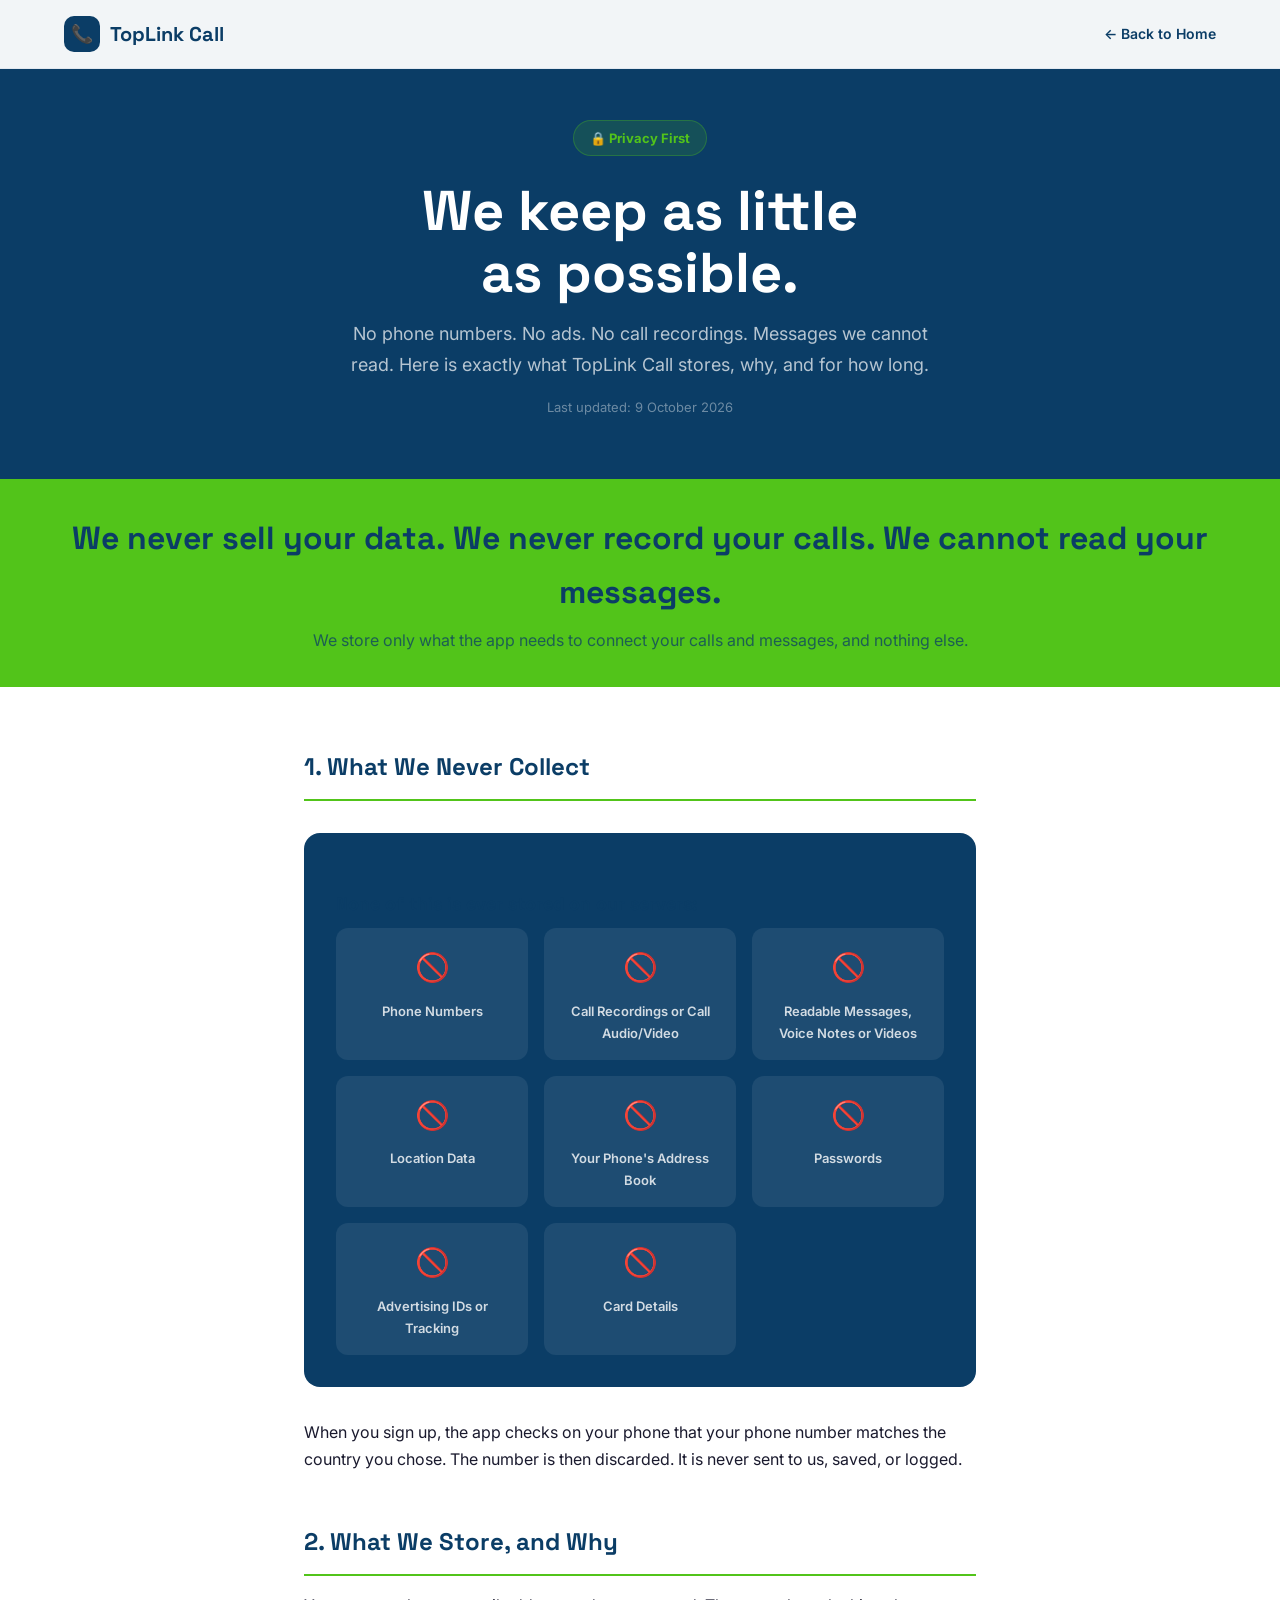
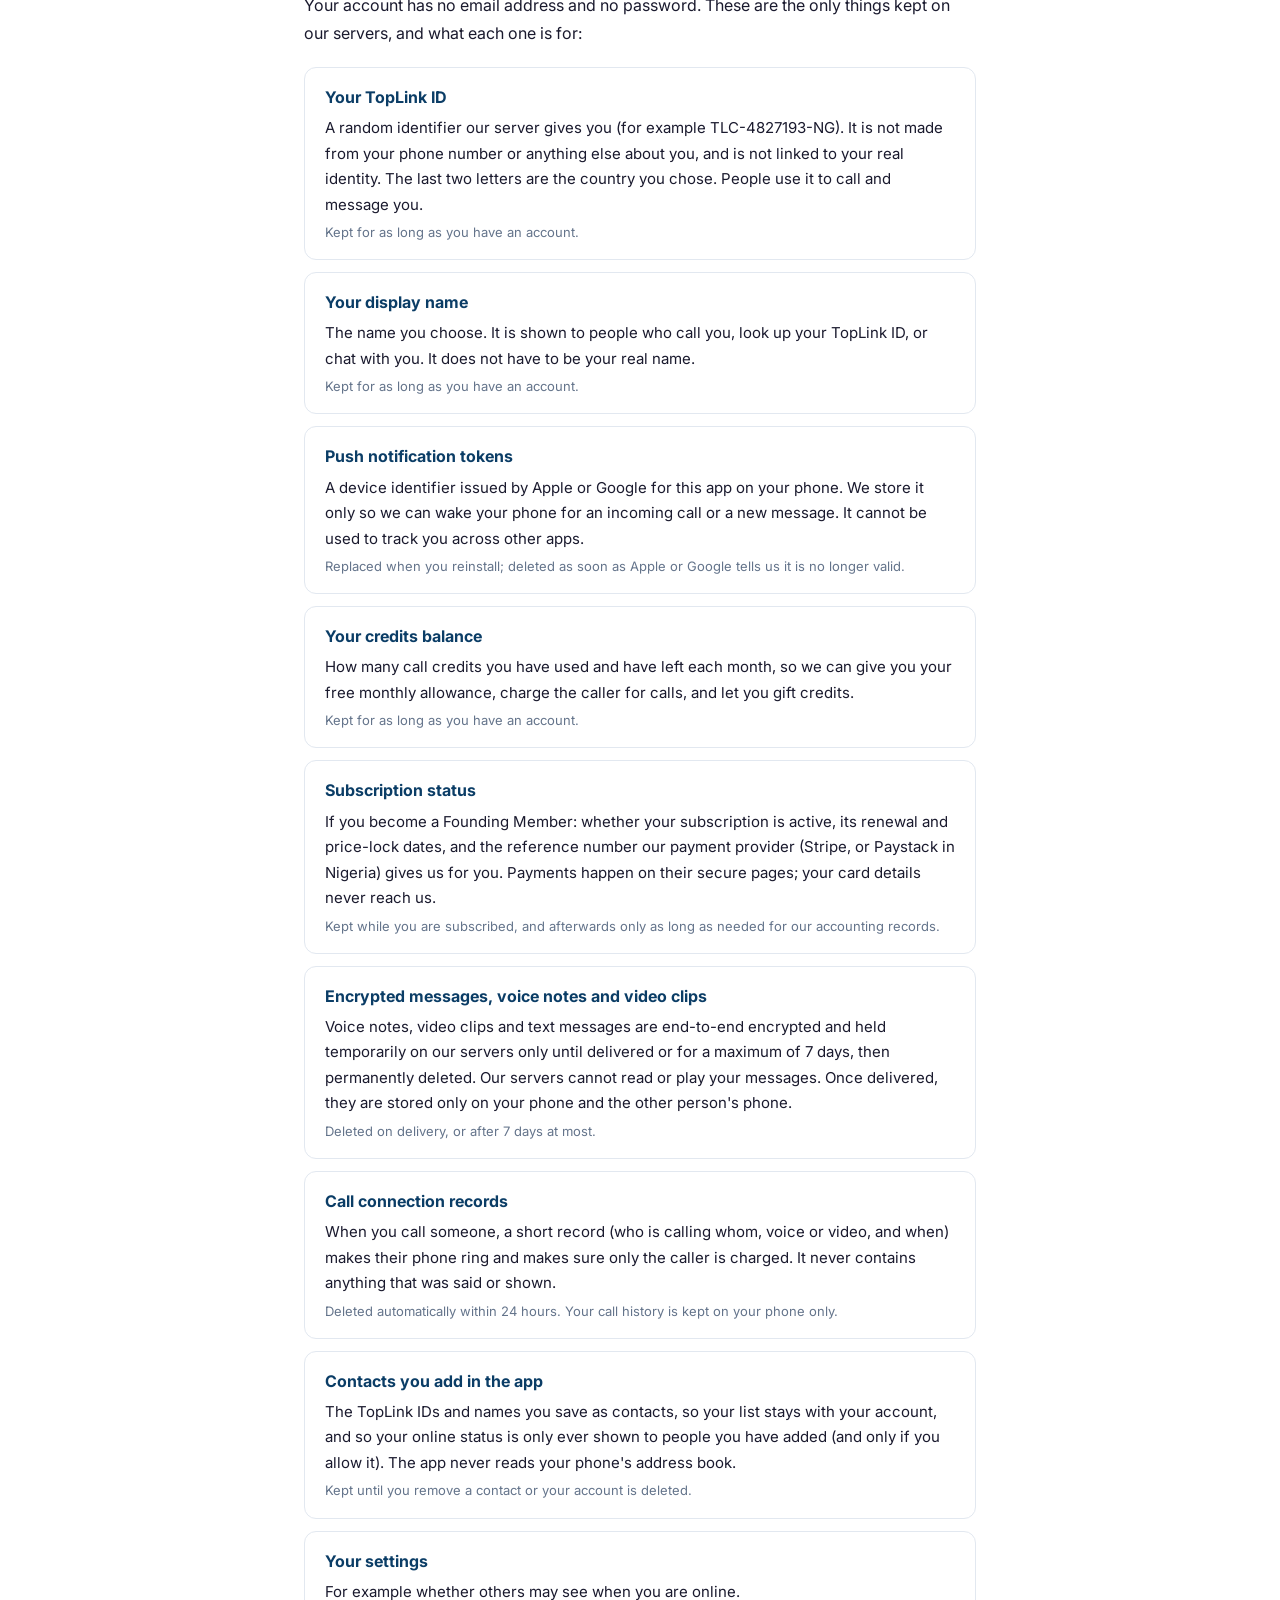
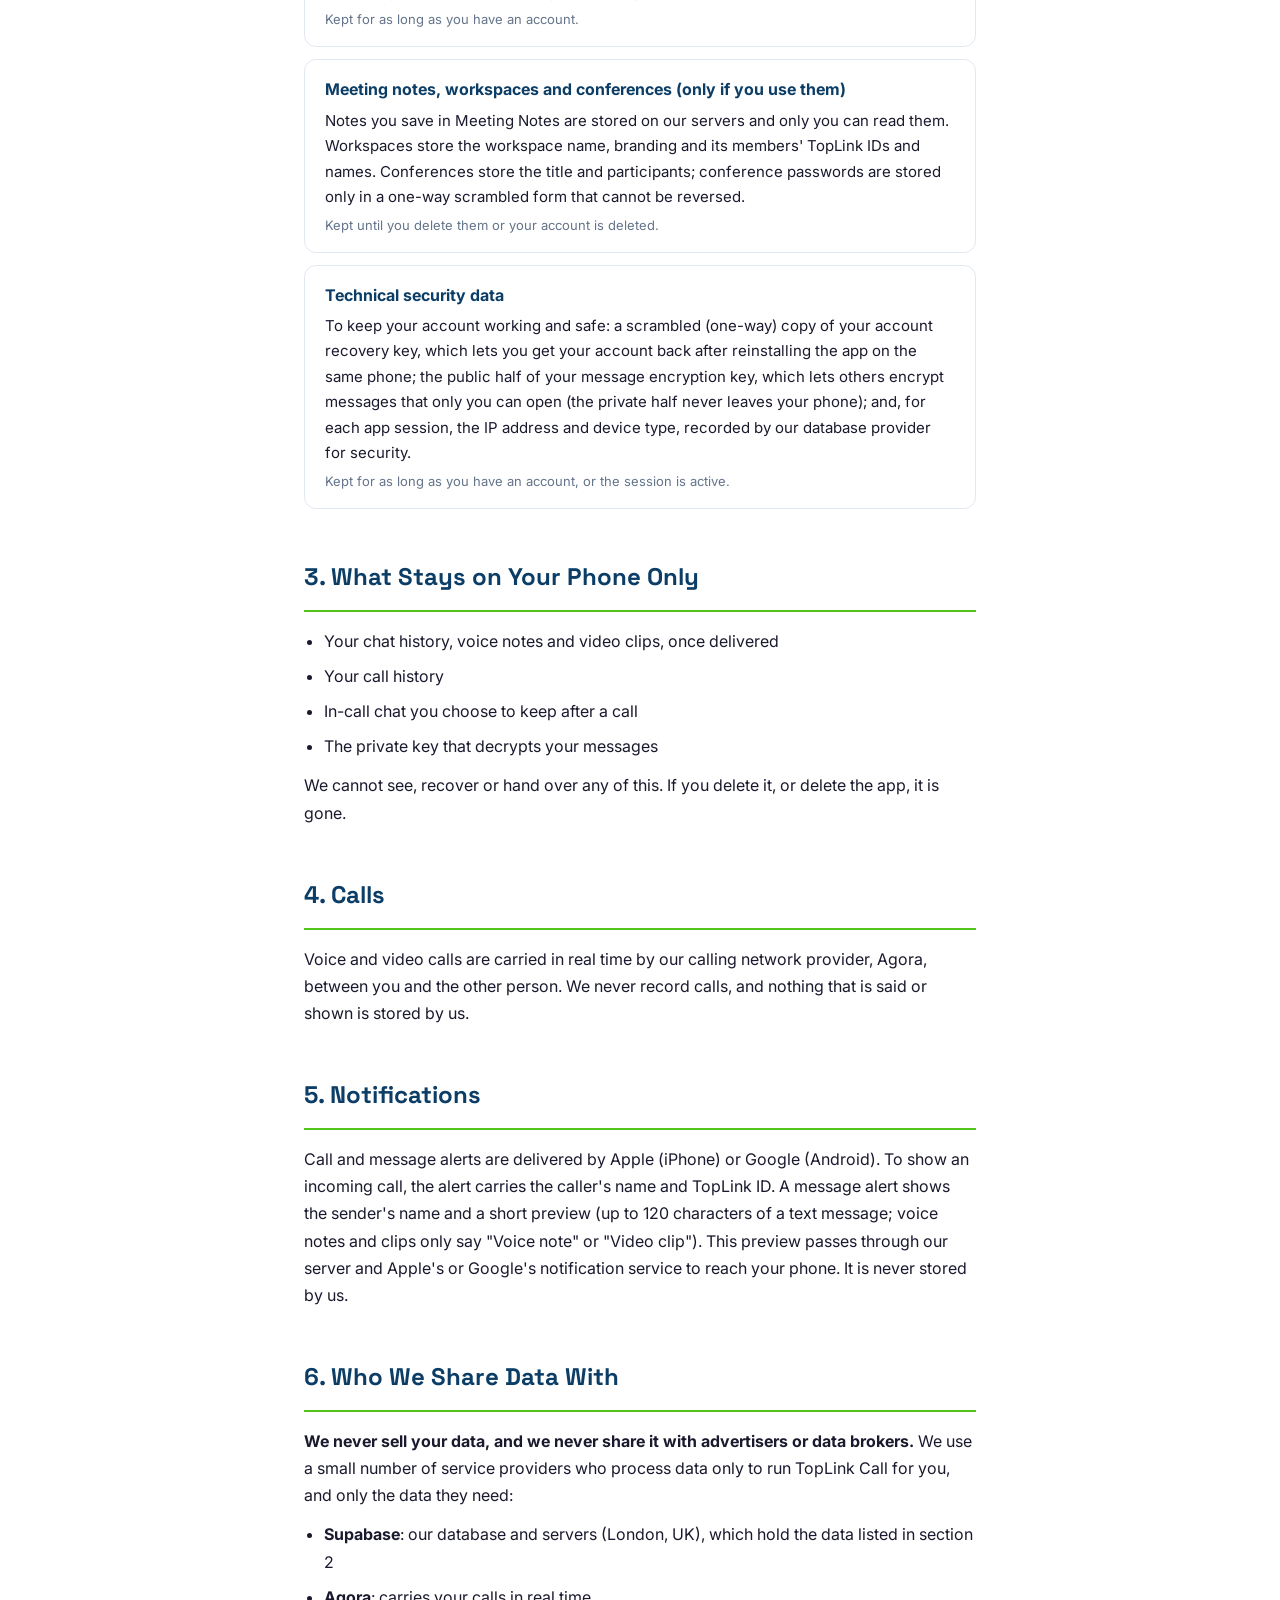
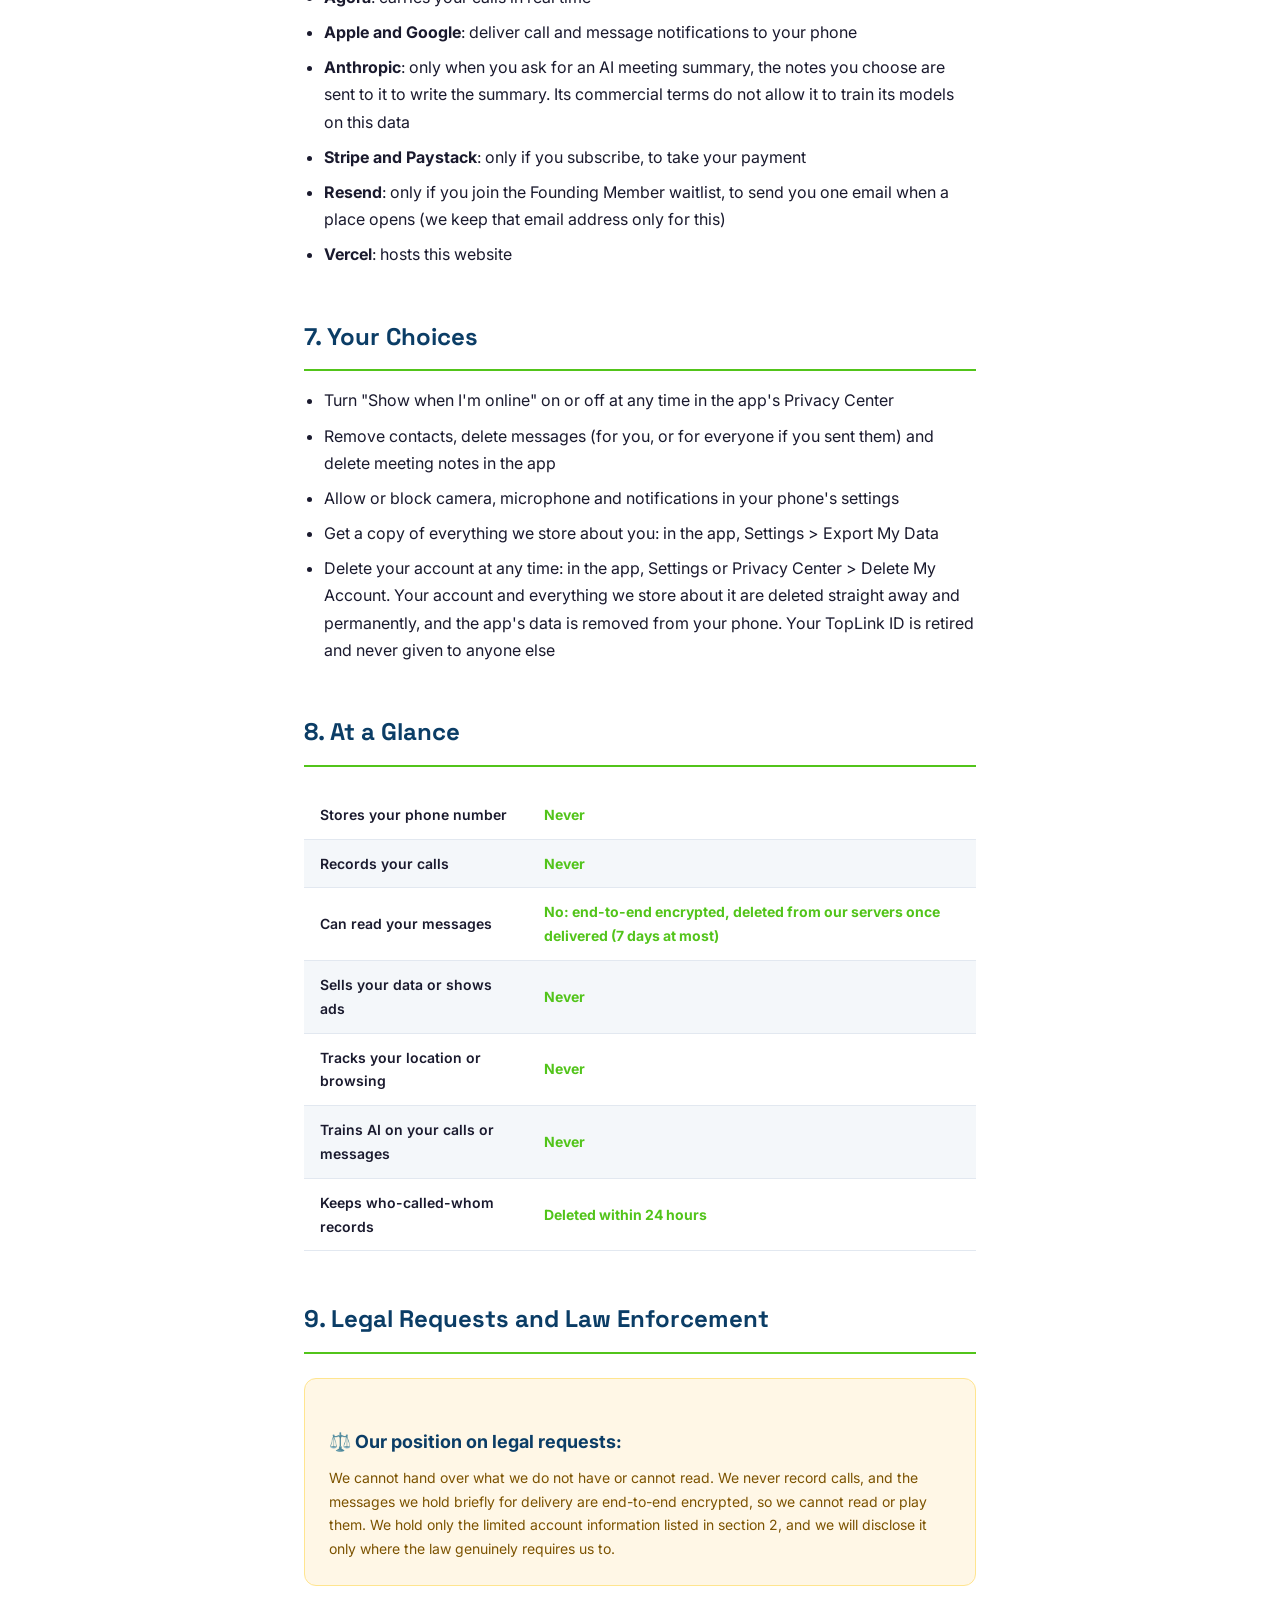
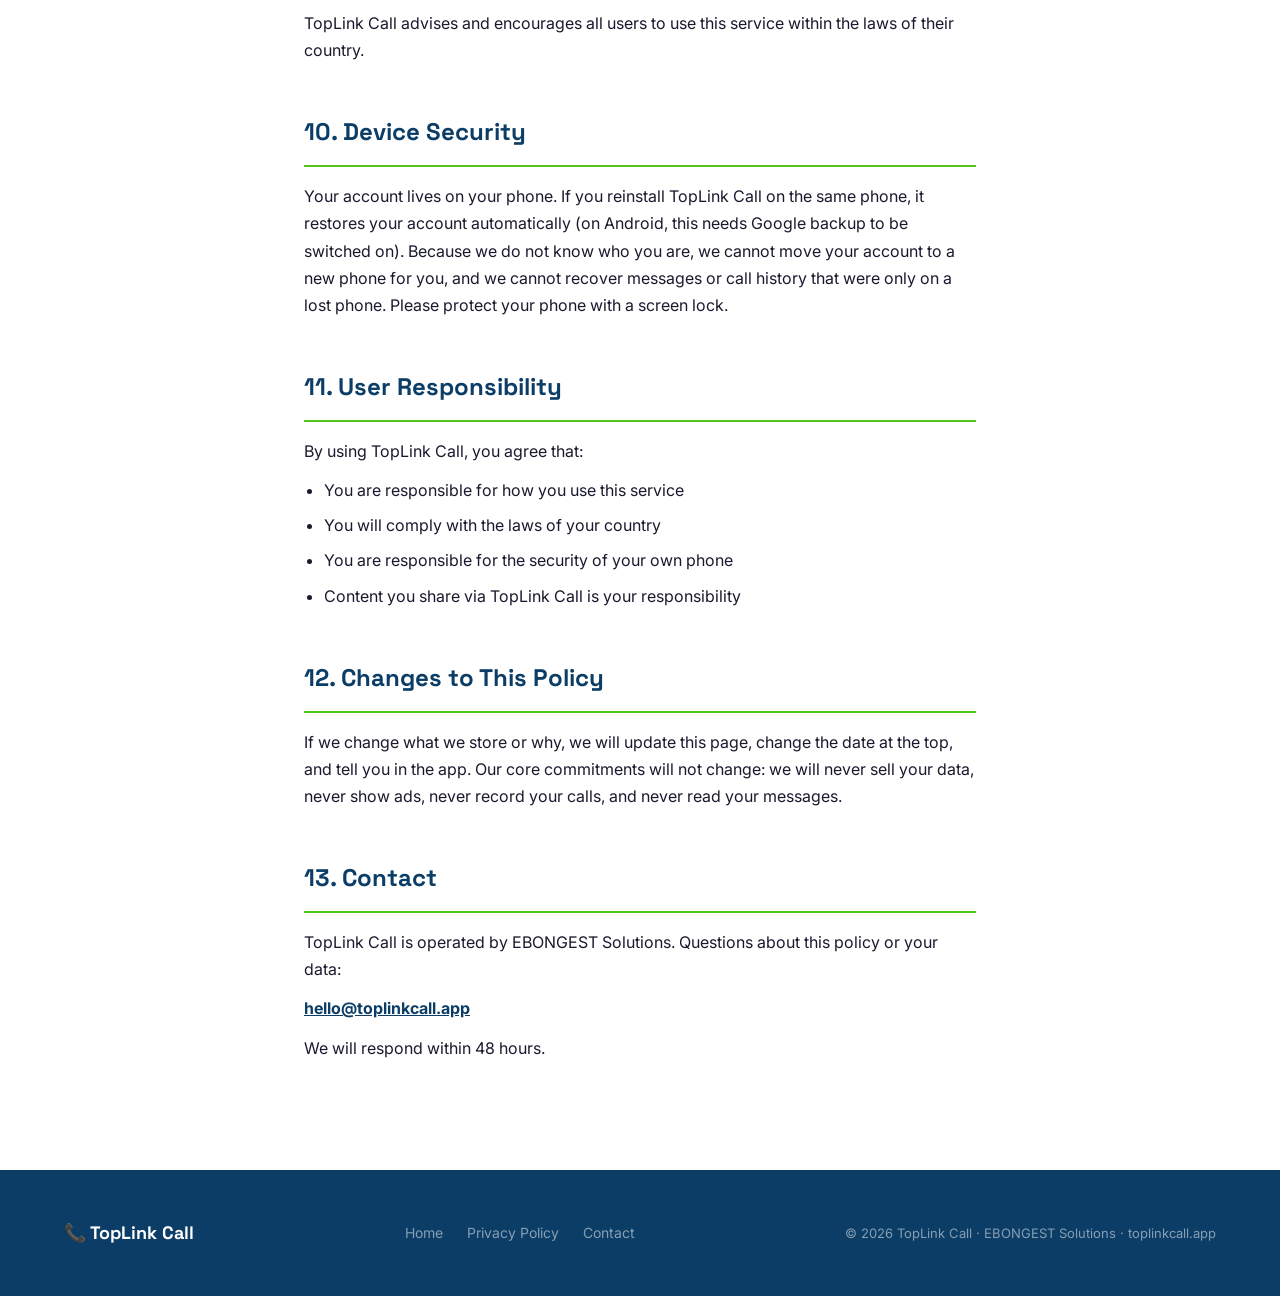
==== commit b1030ac3: "Privacy policy: in-app export and account deletion Replaces the email-us-within-30-days deletion rou" ====
--- a/privacy.html
+++ b/privacy.html
@@ -215,7 +215,8 @@
       <li>Turn "Show when I'm online" on or off at any time in the app's Privacy Center</li>
       <li>Remove contacts, delete messages (for you, or for everyone if you sent them) and delete meeting notes in the app</li>
       <li>Allow or block camera, microphone and notifications in your phone's settings</li>
-      <li>To have your account and everything we store about it deleted, email <a href="mailto:hello@toplinkcall.app">hello@toplinkcall.app</a> from the app with your TopLink ID. We will delete it within 30 days</li>
+      <li>Get a copy of everything we store about you: in the app, Settings &gt; Export My Data</li>
+      <li>Delete your account at any time: in the app, Settings or Privacy Center &gt; Delete My Account. Your account and everything we store about it are deleted straight away and permanently, and the app's data is removed from your phone. Your TopLink ID is retired and never given to anyone else</li>
     </ul>
   </div>
 
